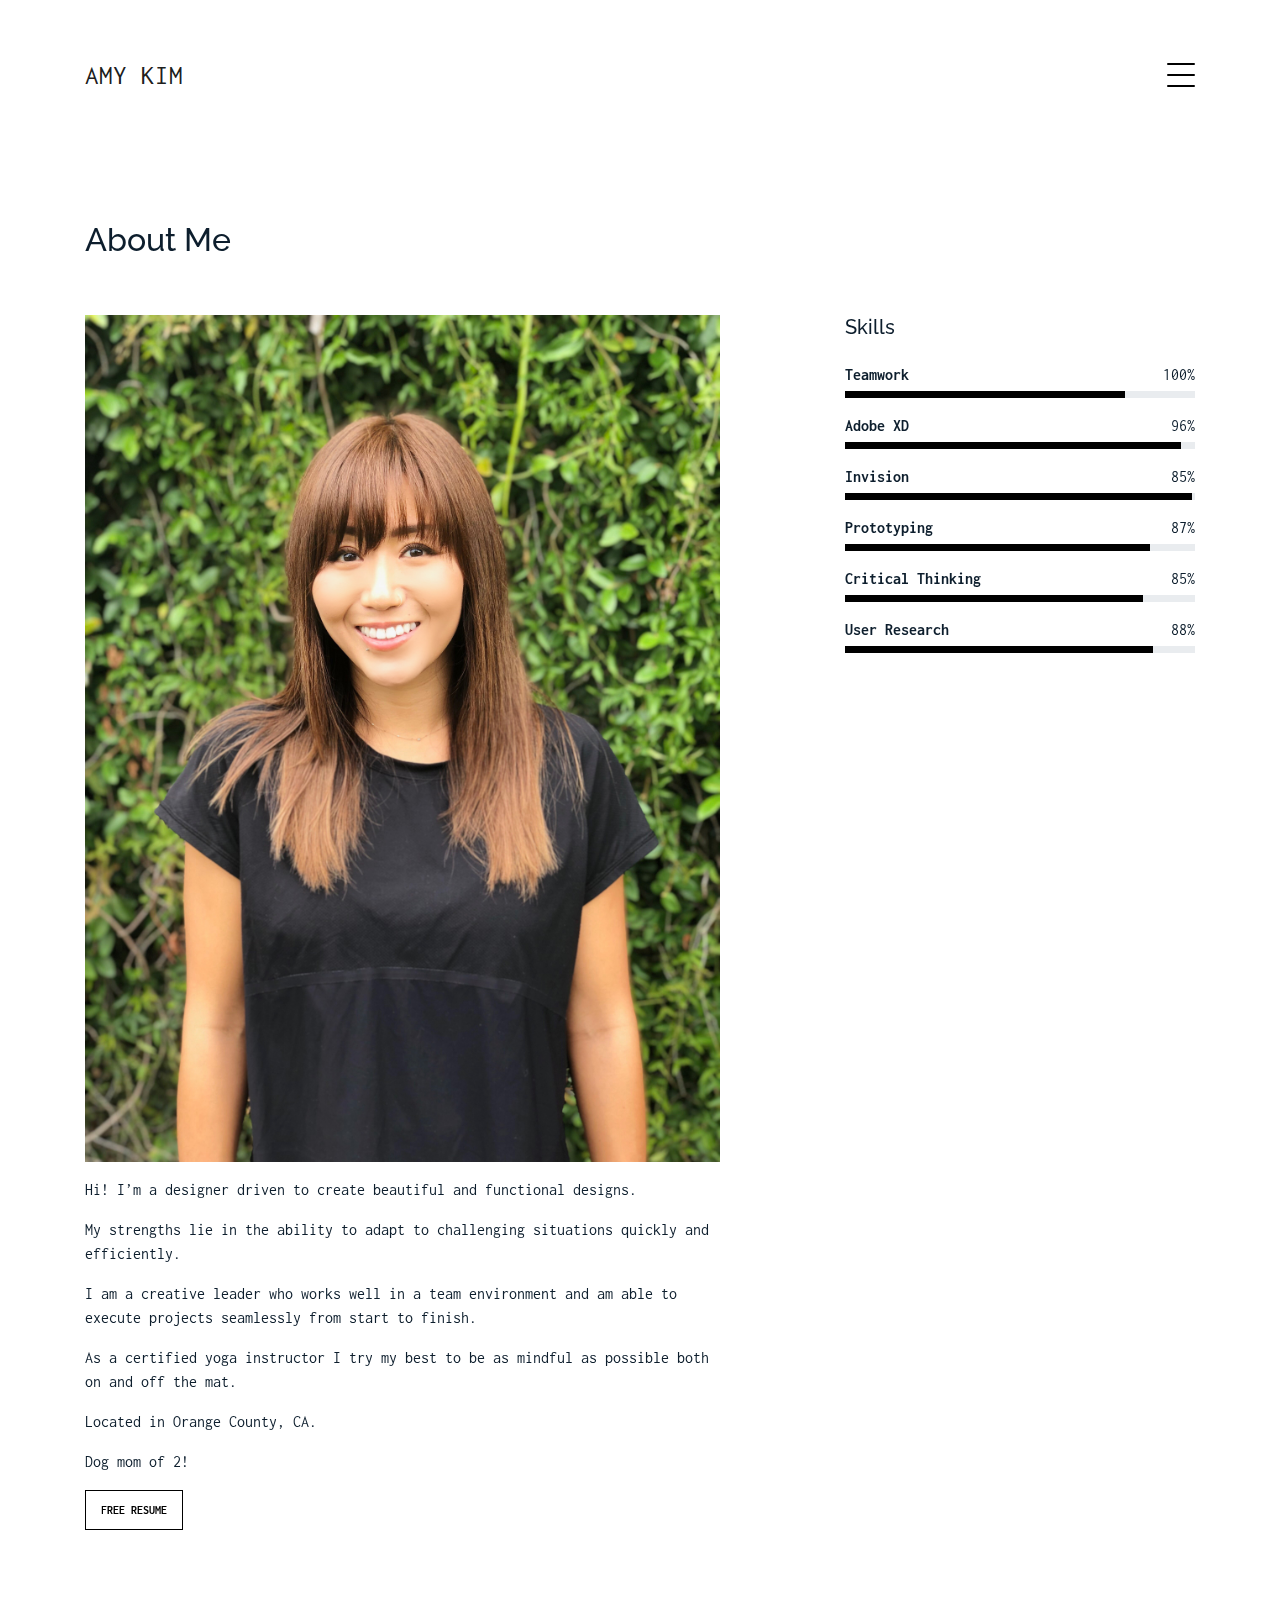
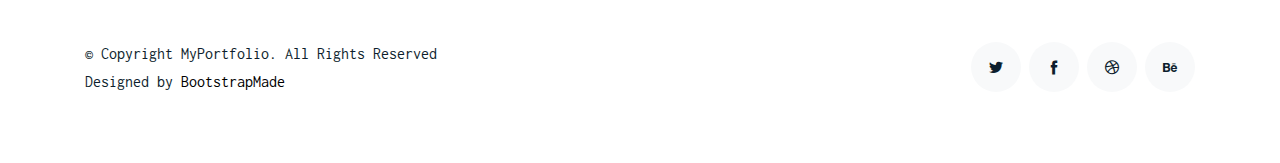
==== about.html @ 71e52a1f "update" ====
<!DOCTYPE html>
<html lang="en">

<head>
  <meta charset="utf-8">
  <title>About - MyPortfolio</title>
  <meta content="width=device-width, initial-scale=1.0" name="viewport">
  <meta content="" name="keywords">
  <meta content="" name="description">

  <!-- Favicons -->
  <link href="img/favicon.png" rel="icon">
  <link href="img/apple-touch-icon.png" rel="apple-touch-icon">

  <!-- Google Fonts -->
  <link href="https://fonts.googleapis.com/css?family=Inconsolata:400,700|Raleway:400,700&display=swap"
    rel="stylesheet">

  <!-- Bootstrap CSS File -->
  <link href="vendor/bootstrap/css/bootstrap.min.css" rel="stylesheet">

  <!-- Vendor CSS Files -->
  <link href="vendor/icofont/icofont.min.css" rel="stylesheet">
  <link href="vendor/line-awesome/css/line-awesome.min.css" rel="stylesheet">
  <link href="vendor/aos/aos.css" rel="stylesheet">
  <link href="vendor/owlcarousel/assets/owl.carousel.min.css" rel="stylesheet">

  <!-- Template Main CSS File -->
  <link href="css/style.css" rel="stylesheet">

  <!-- =======================================================
    Template Name: MyPortfolio
    Template URL: https://bootstrapmade.com/myportfolio-bootstrap-portfolio-website-template/
    Author: BootstrapMade.com
    Author URL: https://bootstrapmade.com/
  ======================================================= -->
</head>

<body>


  <div class="collapse navbar-collapse custom-navmenu" id="main-navbar">
    <div class="container py-2 py-md-5">
      <div class="row align-items-start">
        <div class="col-md-2">
          <ul class="custom-menu">
            <li><a href="index.html">Home</a></li>
            <li class="active"><a href="about.html">About Me</a></li>
            <li><a href="services.html">Services</a></li>
            <li><a href="works.html">Works</a></li>
            <li><a href="contact.html">Contact</a></li>
          </ul>
        </div>
        <div class="col-md-6 d-none d-md-block  mr-auto">
        </div>
        <div class="col-md-4 d-none d-md-block">
          <h3>My Contact</h3>
          <p>I'd love to hear from you. <br> <a href="#">contactamykim@gmail.com</a></p>
        </div>
      </div>

    </div>
  </div>

  <nav class="navbar navbar-light custom-navbar">
    <div class="container">
      <a class="navbar-brand" href="index.html">AMY KIM</a>

      <a href="#" class="burger" data-toggle="collapse" data-target="#main-navbar">
        <span></span>
      </a>

    </div>
  </nav>



  <main id="main">

    <div class="site-section pb-0 site-portfolio">
      <div class="container">
        <div class="row mb-5 align-items-end">
          <div class="col-md-6" data-aos="fade-up">

            <h2>About Me</h2>
          </div>
        </div>


        <div class="row">
          <div class="col-md-4 ml-auto order-2" data-aos="fade-up">
            <h3 class="h3 mb-4">Skills</h3>
            <ul class="list-unstyled">
              <li class="mb-3">
                <div class="d-flex mb-1">
                  <strong>Teamwork</strong>
                  <span class="ml-auto">100%</span>
                </div>
                <div class="progress custom-progress">
                  <div class="progress-bar" role="progressbar" style="width: 80%" aria-valuenow="80" aria-valuemin="0"
                    aria-valuemax="100"></div>
                </div>
              </li>
              <li class="mb-3">
                <div class="d-flex mb-1">
                  <strong>Adobe XD</strong>
                  <span class="ml-auto">96%</span>
                </div>
                <div class="progress custom-progress">
                  <div class="progress-bar" role="progressbar" style="width: 96%" aria-valuenow="96" aria-valuemin="0"
                    aria-valuemax="100"></div>
                </div>
              </li>
              <li class="mb-3">
                <div class="d-flex mb-1">
                  <strong>Invision</strong>
                  <span class="ml-auto">85%</span>
                </div>
                <div class="progress custom-progress">
                  <div class="progress-bar" role="progressbar" style="width: 99%" aria-valuenow="99" aria-valuemin="0"
                    aria-valuemax="100"></div>
                </div>
              </li>
              <li class="mb-3">
                <div class="d-flex mb-1">
                  <strong>Prototyping</strong>
                  <span class="ml-auto">87%</span>
                </div>
                <div class="progress custom-progress">
                  <div class="progress-bar" role="progressbar" style="width: 87%" aria-valuenow="87" aria-valuemin="0"
                    aria-valuemax="100"></div>
                </div>
              </li>
              <li class="mb-3">
                <div class="d-flex mb-1">
                  <strong>Critical Thinking</strong>
                  <span class="ml-auto">85%</span>
                </div>
                <div class="progress custom-progress">
                  <div class="progress-bar" role="progressbar" style="width: 85%" aria-valuenow="85" aria-valuemin="0"
                    aria-valuemax="100"></div>
                </div>
              </li>
              <li class="mb-3">
                <div class="d-flex mb-1">
                  <strong>User Research</strong>
                  <span class="ml-auto">88%</span>
                </div>
                <div class="progress custom-progress">
                  <div class="progress-bar" role="progressbar" style="width: 88%" aria-valuenow="88" aria-valuemin="0"
                    aria-valuemax="100"></div>
                </div>
              </li>
            </ul>
          </div>

          <div class="col-md-7 mb-5 mb-md-0" data-aos="fade-up">
            <p><img src="img/headshot_amykim.JPG" alt="Image" class="img-fluid"></p>
            <p>Hi! I’m a designer driven to create beautiful and functional designs.</p>
            <p>My strengths lie in the ability to adapt to challenging situations quickly and efficiently.</p>
            <p>I am a creative leader who works well in a team environment and am able to execute projects seamlessly from start to finish.</p>
            <p>As a certified yoga instructor I try my best to be as mindful as possible both on and off the mat.</p>
            <p>Located in Orange County, CA.</p>
            <p>Dog mom of 2!</p>
            <p><a href="#" class="readmore">FREE RESUME</a></p>
          </div>

        </div>

      </div>
    </div>

  </main>
  <footer class="footer mt-5 pt-5" role="contentinfo">
    <div class="container">
      <div class="row">
        <div class="col-sm-6">
          <p class="mb-1">&copy; Copyright MyPortfolio. All Rights Reserved</p>
          <div class="credits">
            <!--
              All the links in the footer should remain intact.
              You can delete the links only if you purchased the pro version.
              Licensing information: https://bootstrapmade.com/license/
              Purchase the pro version with working PHP/AJAX contact form: https://bootstrapmade.com/buy/?theme=MyPortfolio
            -->
            Designed by <a href="https://bootstrapmade.com/">BootstrapMade</a>
          </div>
        </div>
        <div class="col-sm-6 social text-md-right">
          <a href="#"><span class="icofont-twitter"></span></a>
          <a href="#"><span class="icofont-facebook"></span></a>
          <a href="#"><span class="icofont-dribbble"></span></a>
          <a href="#"><span class="icofont-behance"></span></a>
        </div>
      </div>
    </div>
  </footer>

  <!-- Vendor JS Files -->
  <script src="vendor/jquery/jquery.min.js"></script>
  <script src="vendor/jquery/jquery-migrate.min.js"></script>
  <script src="vendor/bootstrap/js/bootstrap.min.js"></script>
  <script src="vendor/easing/easing.min.js"></script>
  <script src="vendor/php-email-form/validate.js"></script>
  <script src="vendor/isotope/isotope.pkgd.min.js"></script>
  <script src="vendor/aos/aos.js"></script>
  <script src="vendor/owlcarousel/owl.carousel.min.js"></script>

  <!-- Template Main JS File -->
  <script src="js/main.js"></script>

</body>

</html>
---- vendor/line-awesome/css/line-awesome.min.css ----
.la,.lab,.lad,.lal,.lar,.las{-moz-osx-font-smoothing:grayscale;-webkit-font-smoothing:antialiased;display:inline-block;font-style:normal;font-variant:normal;text-rendering:auto;line-height:1}.la-lg{font-size:1.33333em;line-height:.75em;vertical-align:-.0667em}.la-xs{font-size:.75em}.la-sm{font-size:.875em}.la-1x{font-size:1em}.la-2x{font-size:2em}.la-3x{font-size:3em}.la-4x{font-size:4em}.la-5x{font-size:5em}.la-6x{font-size:6em}.la-7x{font-size:7em}.la-8x{font-size:8em}.la-9x{font-size:9em}.la-10x{font-size:10em}.la-fw{text-align:center;width:1.25em}.la-ul{list-style-type:none;margin-left:2.5em;padding-left:0}.la-ul>li{position:relative}.la-li{left:-2em;position:absolute;text-align:center;width:2em;line-height:inherit}.la-border{border:solid .08em #eee;border-radius:.1em;padding:.2em .25em .15em}.la-pull-left{float:left}.la-pull-right{float:right}.la.la-pull-left,.lab.la-pull-left,.lal.la-pull-left,.lar.la-pull-left,.las.la-pull-left{margin-right:.3em}.la.la-pull-right,.lab.la-pull-right,.lal.la-pull-right,.lar.la-pull-right,.las.la-pull-right{margin-left:.3em}.la-spin{-webkit-animation:la-spin 2s infinite linear;animation:la-spin 2s infinite linear}.la-pulse{-webkit-animation:la-spin 1s infinite steps(8);animation:la-spin 1s infinite steps(8)}@-webkit-keyframes la-spin{0%{-webkit-transform:rotate(0);transform:rotate(0)}100%{-webkit-transform:rotate(360deg);transform:rotate(360deg)}}@keyframes la-spin{0%{-webkit-transform:rotate(0);transform:rotate(0)}100%{-webkit-transform:rotate(360deg);transform:rotate(360deg)}}.la-rotate-90{-webkit-transform:rotate(90deg);transform:rotate(90deg)}.la-rotate-180{-webkit-transform:rotate(180deg);transform:rotate(180deg)}.la-rotate-270{-webkit-transform:rotate(270deg);transform:rotate(270deg)}.la-flip-horizontal{-webkit-transform:scale(-1,1);transform:scale(-1,1)}.la-flip-vertical{-webkit-transform:scale(1,-1);transform:scale(1,-1)}.la-flip-both,.la-flip-horizontal.la-flip-vertical{-webkit-transform:scale(-1,-1);transform:scale(-1,-1)}:root .la-flip-both,:root .la-flip-horizontal,:root .la-flip-vertical,:root .la-rotate-180,:root .la-rotate-270,:root .la-rotate-90{-webkit-filter:none;filter:none}.la-stack{display:inline-block;height:2em;line-height:2em;position:relative;vertical-align:middle;width:2.5em}.la-stack-1x,.la-stack-2x{left:0;position:absolute;text-align:center;width:100%}.la-stack-1x{line-height:inherit}.la-stack-2x{font-size:2em}.la-inverse{color:#fff}.la-500px:before{content:"\f26e"}.la-accessible-icon:before{content:"\f368"}.la-accusoft:before{content:"\f369"}.la-acquisitions-incorporated:before{content:"\f6af"}.la-ad:before{content:"\f641"}.la-address-book:before{content:"\f2b9"}.la-address-card:before{content:"\f2bb"}.la-adjust:before{content:"\f042"}.la-adn:before{content:"\f170"}.la-adobe:before{content:"\f778"}.la-adversal:before{content:"\f36a"}.la-affiliatetheme:before{content:"\f36b"}.la-air-freshener:before{content:"\f5d0"}.la-airbnb:before{content:"\f834"}.la-algolia:before{content:"\f36c"}.la-align-center:before{content:"\f037"}.la-align-justify:before{content:"\f039"}.la-align-left:before{content:"\f036"}.la-align-right:before{content:"\f038"}.la-alipay:before{content:"\f642"}.la-allergies:before{content:"\f461"}.la-amazon:before{content:"\f270"}.la-amazon-pay:before{content:"\f42c"}.la-ambulance:before{content:"\f0f9"}.la-american-sign-language-interpreting:before{content:"\f2a3"}.la-amilia:before{content:"\f36d"}.la-anchor:before{content:"\f13d"}.la-android:before{content:"\f17b"}.la-angellist:before{content:"\f209"}.la-angle-double-down:before{content:"\f103"}.la-angle-double-left:before{content:"\f100"}.la-angle-double-right:before{content:"\f101"}.la-angle-double-up:before{content:"\f102"}.la-angle-down:before{content:"\f107"}.la-angle-left:before{content:"\f104"}.la-angle-right:before{content:"\f105"}.la-angle-up:before{content:"\f106"}.la-angry:before{content:"\f556"}.la-angrycreative:before{content:"\f36e"}.la-angular:before{content:"\f420"}.la-ankh:before{content:"\f644"}.la-app-store:before{content:"\f36f"}.la-app-store-ios:before{content:"\f370"}.la-apper:before{content:"\f371"}.la-apple:before{content:"\f179"}.la-apple-alt:before{content:"\f5d1"}.la-apple-pay:before{content:"\f415"}.la-archive:before{content:"\f187"}.la-archway:before{content:"\f557"}.la-arrow-alt-circle-down:before{content:"\f358"}.la-arrow-alt-circle-left:before{content:"\f359"}.la-arrow-alt-circle-right:before{content:"\f35a"}.la-arrow-alt-circle-up:before{content:"\f35b"}.la-arrow-circle-down:before{content:"\f0ab"}.la-arrow-circle-left:before{content:"\f0a8"}.la-arrow-circle-right:before{content:"\f0a9"}.la-arrow-circle-up:before{content:"\f0aa"}.la-arrow-down:before{content:"\f063"}.la-arrow-left:before{content:"\f060"}.la-arrow-right:before{content:"\f061"}.la-arrow-up:before{content:"\f062"}.la-arrows-alt:before{content:"\f0b2"}.la-arrows-alt-h:before{content:"\f337"}.la-arrows-alt-v:before{content:"\f338"}.la-artstation:before{content:"\f77a"}.la-assistive-listening-systems:before{content:"\f2a2"}.la-asterisk:before{content:"\f069"}.la-asymmetrik:before{content:"\f372"}.la-at:before{content:"\f1fa"}.la-atlas:before{content:"\f558"}.la-atlassian:before{content:"\f77b"}.la-atom:before{content:"\f5d2"}.la-audible:before{content:"\f373"}.la-audio-description:before{content:"\f29e"}.la-autoprefixer:before{content:"\f41c"}.la-avianex:before{content:"\f374"}.la-aviato:before{content:"\f421"}.la-award:before{content:"\f559"}.la-aws:before{content:"\f375"}.la-baby:before{content:"\f77c"}.la-baby-carriage:before{content:"\f77d"}.la-backspace:before{content:"\f55a"}.la-backward:before{content:"\f04a"}.la-bacon:before{content:"\f7e5"}.la-balance-scale:before{content:"\f24e"}.la-balance-scale-left:before{content:"\f515"}.la-balance-scale-right:before{content:"\f516"}.la-ban:before{content:"\f05e"}.la-band-aid:before{content:"\f462"}.la-bandcamp:before{content:"\f2d5"}.la-barcode:before{content:"\f02a"}.la-bars:before{content:"\f0c9"}.la-baseball-ball:before{content:"\f433"}.la-basketball-ball:before{content:"\f434"}.la-bath:before{content:"\f2cd"}.la-battery-empty:before{content:"\f244"}.la-battery-full:before{content:"\f240"}.la-battery-half:before{content:"\f242"}.la-battery-quarter:before{content:"\f243"}.la-battery-three-quarters:before{content:"\f241"}.la-battle-net:before{content:"\f835"}.la-bed:before{content:"\f236"}.la-beer:before{content:"\f0fc"}.la-behance:before{content:"\f1b4"}.la-behance-square:before{content:"\f1b5"}.la-bell:before{content:"\f0f3"}.la-bell-slash:before{content:"\f1f6"}.la-bezier-curve:before{content:"\f55b"}.la-bible:before{content:"\f647"}.la-bicycle:before{content:"\f206"}.la-biking:before{content:"\f84a"}.la-bimobject:before{content:"\f378"}.la-binoculars:before{content:"\f1e5"}.la-biohazard:before{content:"\f780"}.la-birthday-cake:before{content:"\f1fd"}.la-bitbucket:before{content:"\f171"}.la-bitcoin:before{content:"\f379"}.la-bity:before{content:"\f37a"}.la-black-tie:before{content:"\f27e"}.la-blackberry:before{content:"\f37b"}.la-blender:before{content:"\f517"}.la-blender-phone:before{content:"\f6b6"}.la-blind:before{content:"\f29d"}.la-blog:before{content:"\f781"}.la-blogger:before{content:"\f37c"}.la-blogger-b:before{content:"\f37d"}.la-bluetooth:before{content:"\f293"}.la-bluetooth-b:before{content:"\f294"}.la-bold:before{content:"\f032"}.la-bolt:before{content:"\f0e7"}.la-bomb:before{content:"\f1e2"}.la-bone:before{content:"\f5d7"}.la-bong:before{content:"\f55c"}.la-book:before{content:"\f02d"}.la-book-dead:before{content:"\f6b7"}.la-book-medical:before{content:"\f7e6"}.la-book-open:before{content:"\f518"}.la-book-reader:before{content:"\f5da"}.la-bookmark:before{content:"\f02e"}.la-bootstrap:before{content:"\f836"}.la-border-all:before{content:"\f84c"}.la-border-none:before{content:"\f850"}.la-border-style:before{content:"\f853"}.la-bowling-ball:before{content:"\f436"}.la-box:before{content:"\f466"}.la-box-open:before{content:"\f49e"}.la-boxes:before{content:"\f468"}.la-braille:before{content:"\f2a1"}.la-brain:before{content:"\f5dc"}.la-bread-slice:before{content:"\f7ec"}.la-briefcase:before{content:"\f0b1"}.la-briefcase-medical:before{content:"\f469"}.la-broadcast-tower:before{content:"\f519"}.la-broom:before{content:"\f51a"}.la-brush:before{content:"\f55d"}.la-btc:before{content:"\f15a"}.la-buffer:before{content:"\f837"}.la-bug:before{content:"\f188"}.la-building:before{content:"\f1ad"}.la-bullhorn:before{content:"\f0a1"}.la-bullseye:before{content:"\f140"}.la-burn:before{content:"\f46a"}.la-buromobelexperte:before{content:"\f37f"}.la-bus:before{content:"\f207"}.la-bus-alt:before{content:"\f55e"}.la-business-time:before{content:"\f64a"}.la-buy-n-large:before{content:"\f8a6"}.la-buysellads:before{content:"\f20d"}.la-calculator:before{content:"\f1ec"}.la-calendar:before{content:"\f133"}.la-calendar-alt:before{content:"\f073"}.la-calendar-check:before{content:"\f274"}.la-calendar-day:before{content:"\f783"}.la-calendar-minus:before{content:"\f272"}.la-calendar-plus:before{content:"\f271"}.la-calendar-times:before{content:"\f273"}.la-calendar-week:before{content:"\f784"}.la-camera:before{content:"\f030"}.la-camera-retro:before{content:"\f083"}.la-campground:before{content:"\f6bb"}.la-canadian-maple-leaf:before{content:"\f785"}.la-candy-cane:before{content:"\f786"}.la-cannabis:before{content:"\f55f"}.la-capsules:before{content:"\f46b"}.la-car:before{content:"\f1b9"}.la-car-alt:before{content:"\f5de"}.la-car-battery:before{content:"\f5df"}.la-car-crash:before{content:"\f5e1"}.la-car-side:before{content:"\f5e4"}.la-caret-down:before{content:"\f0d7"}.la-caret-left:before{content:"\f0d9"}.la-caret-right:before{content:"\f0da"}.la-caret-square-down:before{content:"\f150"}.la-caret-square-left:before{content:"\f191"}.la-caret-square-right:before{content:"\f152"}.la-caret-square-up:before{content:"\f151"}.la-caret-up:before{content:"\f0d8"}.la-carrot:before{content:"\f787"}.la-cart-arrow-down:before{content:"\f218"}.la-cart-plus:before{content:"\f217"}.la-cash-register:before{content:"\f788"}.la-cat:before{content:"\f6be"}.la-cc-amazon-pay:before{content:"\f42d"}.la-cc-amex:before{content:"\f1f3"}.la-cc-apple-pay:before{content:"\f416"}.la-cc-diners-club:before{content:"\f24c"}.la-cc-discover:before{content:"\f1f2"}.la-cc-jcb:before{content:"\f24b"}.la-cc-mastercard:before{content:"\f1f1"}.la-cc-paypal:before{content:"\f1f4"}.la-cc-stripe:before{content:"\f1f5"}.la-cc-visa:before{content:"\f1f0"}.la-centercode:before{content:"\f380"}.la-centos:before{content:"\f789"}.la-certificate:before{content:"\f0a3"}.la-chair:before{content:"\f6c0"}.la-chalkboard:before{content:"\f51b"}.la-chalkboard-teacher:before{content:"\f51c"}.la-charging-station:before{content:"\f5e7"}.la-chart-area:before{content:"\f1fe"}.la-chart-bar:before{content:"\f080"}.la-chart-line:before{content:"\f201"}.la-chart-pie:before{content:"\f200"}.la-check:before{content:"\f00c"}.la-check-circle:before{content:"\f058"}.la-check-double:before{content:"\f560"}.la-check-square:before{content:"\f14a"}.la-cheese:before{content:"\f7ef"}.la-chess:before{content:"\f439"}.la-chess-bishop:before{content:"\f43a"}.la-chess-board:before{content:"\f43c"}.la-chess-king:before{content:"\f43f"}.la-chess-knight:before{content:"\f441"}.la-chess-pawn:before{content:"\f443"}.la-chess-queen:before{content:"\f445"}.la-chess-rook:before{content:"\f447"}.la-chevron-circle-down:before{content:"\f13a"}.la-chevron-circle-left:before{content:"\f137"}.la-chevron-circle-right:before{content:"\f138"}.la-chevron-circle-up:before{content:"\f139"}.la-chevron-down:before{content:"\f078"}.la-chevron-left:before{content:"\f053"}.la-chevron-right:before{content:"\f054"}.la-chevron-up:before{content:"\f077"}.la-child:before{content:"\f1ae"}.la-chrome:before{content:"\f268"}.la-chromecast:before{content:"\f838"}.la-church:before{content:"\f51d"}.la-circle:before{content:"\f111"}.la-circle-notch:before{content:"\f1ce"}.la-city:before{content:"\f64f"}.la-clinic-medical:before{content:"\f7f2"}.la-clipboard:before{content:"\f328"}.la-clipboard-check:before{content:"\f46c"}.la-clipboard-list:before{content:"\f46d"}.la-clock:before{content:"\f017"}.la-clone:before{content:"\f24d"}.la-closed-captioning:before{content:"\f20a"}.la-cloud:before{content:"\f0c2"}.la-cloud-download-alt:before{content:"\f381"}.la-cloud-meatball:before{content:"\f73b"}.la-cloud-moon:before{content:"\f6c3"}.la-cloud-moon-rain:before{content:"\f73c"}.la-cloud-rain:before{content:"\f73d"}.la-cloud-showers-heavy:before{content:"\f740"}.la-cloud-sun:before{content:"\f6c4"}.la-cloud-sun-rain:before{content:"\f743"}.la-cloud-upload-alt:before{content:"\f382"}.la-cloudscale:before{content:"\f383"}.la-cloudsmith:before{content:"\f384"}.la-cloudversify:before{content:"\f385"}.la-cocktail:before{content:"\f561"}.la-code:before{content:"\f121"}.la-code-branch:before{content:"\f126"}.la-codepen:before{content:"\f1cb"}.la-codiepie:before{content:"\f284"}.la-coffee:before{content:"\f0f4"}.la-cog:before{content:"\f013"}.la-cogs:before{content:"\f085"}.la-coins:before{content:"\f51e"}.la-columns:before{content:"\f0db"}.la-comment:before{content:"\f075"}.la-comment-alt:before{content:"\f27a"}.la-comment-dollar:before{content:"\f651"}.la-comment-dots:before{content:"\f4ad"}.la-comment-medical:before{content:"\f7f5"}.la-comment-slash:before{content:"\f4b3"}.la-comments:before{content:"\f086"}.la-comments-dollar:before{content:"\f653"}.la-compact-disc:before{content:"\f51f"}.la-compass:before{content:"\f14e"}.la-compress:before{content:"\f066"}.la-compress-arrows-alt:before{content:"\f78c"}.la-concierge-bell:before{content:"\f562"}.la-confluence:before{content:"\f78d"}.la-connectdevelop:before{content:"\f20e"}.la-contao:before{content:"\f26d"}.la-cookie:before{content:"\f563"}.la-cookie-bite:before{content:"\f564"}.la-copy:before{content:"\f0c5"}.la-copyright:before{content:"\f1f9"}.la-cotton-bureau:before{content:"\f89e"}.la-couch:before{content:"\f4b8"}.la-cpanel:before{content:"\f388"}.la-creative-commons:before{content:"\f25e"}.la-creative-commons-by:before{content:"\f4e7"}.la-creative-commons-nc:before{content:"\f4e8"}.la-creative-commons-nc-eu:before{content:"\f4e9"}.la-creative-commons-nc-jp:before{content:"\f4ea"}.la-creative-commons-nd:before{content:"\f4eb"}.la-creative-commons-pd:before{content:"\f4ec"}.la-creative-commons-pd-alt:before{content:"\f4ed"}.la-creative-commons-remix:before{content:"\f4ee"}.la-creative-commons-sa:before{content:"\f4ef"}.la-creative-commons-sampling:before{content:"\f4f0"}.la-creative-commons-sampling-plus:before{content:"\f4f1"}.la-creative-commons-share:before{content:"\f4f2"}.la-creative-commons-zero:before{content:"\f4f3"}.la-credit-card:before{content:"\f09d"}.la-critical-role:before{content:"\f6c9"}.la-crop:before{content:"\f125"}.la-crop-alt:before{content:"\f565"}.la-cross:before{content:"\f654"}.la-crosshairs:before{content:"\f05b"}.la-crow:before{content:"\f520"}.la-crown:before{content:"\f521"}.la-crutch:before{content:"\f7f7"}.la-css3:before{content:"\f13c"}.la-css3-alt:before{content:"\f38b"}.la-cube:before{content:"\f1b2"}.la-cubes:before{content:"\f1b3"}.la-cut:before{content:"\f0c4"}.la-cuttlefish:before{content:"\f38c"}.la-d-and-d:before{content:"\f38d"}.la-d-and-d-beyond:before{content:"\f6ca"}.la-dashcube:before{content:"\f210"}.la-database:before{content:"\f1c0"}.la-deaf:before{content:"\f2a4"}.la-delicious:before{content:"\f1a5"}.la-democrat:before{content:"\f747"}.la-deploydog:before{content:"\f38e"}.la-deskpro:before{content:"\f38f"}.la-desktop:before{content:"\f108"}.la-dev:before{content:"\f6cc"}.la-deviantart:before{content:"\f1bd"}.la-dharmachakra:before{content:"\f655"}.la-dhl:before{content:"\f790"}.la-diagnoses:before{content:"\f470"}.la-diaspora:before{content:"\f791"}.la-dice:before{content:"\f522"}.la-dice-d20:before{content:"\f6cf"}.la-dice-d6:before{content:"\f6d1"}.la-dice-five:before{content:"\f523"}.la-dice-four:before{content:"\f524"}.la-dice-one:before{content:"\f525"}.la-dice-six:before{content:"\f526"}.la-dice-three:before{content:"\f527"}.la-dice-two:before{content:"\f528"}.la-digg:before{content:"\f1a6"}.la-digital-ocean:before{content:"\f391"}.la-digital-tachograph:before{content:"\f566"}.la-directions:before{content:"\f5eb"}.la-discord:before{content:"\f392"}.la-discourse:before{content:"\f393"}.la-divide:before{content:"\f529"}.la-dizzy:before{content:"\f567"}.la-dna:before{content:"\f471"}.la-dochub:before{content:"\f394"}.la-docker:before{content:"\f395"}.la-dog:before{content:"\f6d3"}.la-dollar-sign:before{content:"\f155"}.la-dolly:before{content:"\f472"}.la-dolly-flatbed:before{content:"\f474"}.la-donate:before{content:"\f4b9"}.la-door-closed:before{content:"\f52a"}.la-door-open:before{content:"\f52b"}.la-dot-circle:before{content:"\f192"}.la-dove:before{content:"\f4ba"}.la-download:before{content:"\f019"}.la-draft2digital:before{content:"\f396"}.la-drafting-compass:before{content:"\f568"}.la-dragon:before{content:"\f6d5"}.la-draw-polygon:before{content:"\f5ee"}.la-dribbble:before{content:"\f17d"}.la-dribbble-square:before{content:"\f397"}.la-dropbox:before{content:"\f16b"}.la-drum:before{content:"\f569"}.la-drum-steelpan:before{content:"\f56a"}.la-drumstick-bite:before{content:"\f6d7"}.la-drupal:before{content:"\f1a9"}.la-dumbbell:before{content:"\f44b"}.la-dumpster:before{content:"\f793"}.la-dumpster-fire:before{content:"\f794"}.la-dungeon:before{content:"\f6d9"}.la-dyalog:before{content:"\f399"}.la-earlybirds:before{content:"\f39a"}.la-ebay:before{content:"\f4f4"}.la-edge:before{content:"\f282"}.la-edit:before{content:"\f044"}.la-egg:before{content:"\f7fb"}.la-eject:before{content:"\f052"}.la-elementor:before{content:"\f430"}.la-ellipsis-h:before{content:"\f141"}.la-ellipsis-v:before{content:"\f142"}.la-ello:before{content:"\f5f1"}.la-ember:before{content:"\f423"}.la-empire:before{content:"\f1d1"}.la-envelope:before{content:"\f0e0"}.la-envelope-open:before{content:"\f2b6"}.la-envelope-open-text:before{content:"\f658"}.la-envelope-square:before{content:"\f199"}.la-envira:before{content:"\f299"}.la-equals:before{content:"\f52c"}.la-eraser:before{content:"\f12d"}.la-erlang:before{content:"\f39d"}.la-ethereum:before{content:"\f42e"}.la-ethernet:before{content:"\f796"}.la-etsy:before{content:"\f2d7"}.la-euro-sign:before{content:"\f153"}.la-evernote:before{content:"\f839"}.la-exchange-alt:before{content:"\f362"}.la-exclamation:before{content:"\f12a"}.la-exclamation-circle:before{content:"\f06a"}.la-exclamation-triangle:before{content:"\f071"}.la-expand:before{content:"\f065"}.la-expand-arrows-alt:before{content:"\f31e"}.la-expeditedssl:before{content:"\f23e"}.la-external-link-alt:before{content:"\f35d"}.la-external-link-square-alt:before{content:"\f360"}.la-eye:before{content:"\f06e"}.la-eye-dropper:before{content:"\f1fb"}.la-eye-slash:before{content:"\f070"}.la-facebook:before{content:"\f09a"}.la-facebook-f:before{content:"\f39e"}.la-facebook-messenger:before{content:"\f39f"}.la-facebook-square:before{content:"\f082"}.la-fan:before{content:"\f863"}.la-fantasy-flight-games:before{content:"\f6dc"}.la-fast-backward:before{content:"\f049"}.la-fast-forward:before{content:"\f050"}.la-fax:before{content:"\f1ac"}.la-feather:before{content:"\f52d"}.la-feather-alt:before{content:"\f56b"}.la-fedex:before{content:"\f797"}.la-fedora:before{content:"\f798"}.la-female:before{content:"\f182"}.la-fighter-jet:before{content:"\f0fb"}.la-figma:before{content:"\f799"}.la-file:before{content:"\f15b"}.la-file-alt:before{content:"\f15c"}.la-file-archive:before{content:"\f1c6"}.la-file-audio:before{content:"\f1c7"}.la-file-code:before{content:"\f1c9"}.la-file-contract:before{content:"\f56c"}.la-file-csv:before{content:"\f6dd"}.la-file-download:before{content:"\f56d"}.la-file-excel:before{content:"\f1c3"}.la-file-export:before{content:"\f56e"}.la-file-image:before{content:"\f1c5"}.la-file-import:before{content:"\f56f"}.la-file-invoice:before{content:"\f570"}.la-file-invoice-dollar:before{content:"\f571"}.la-file-medical:before{content:"\f477"}.la-file-medical-alt:before{content:"\f478"}.la-file-pdf:before{content:"\f1c1"}.la-file-powerpoint:before{content:"\f1c4"}.la-file-prescription:before{content:"\f572"}.la-file-signature:before{content:"\f573"}.la-file-upload:before{content:"\f574"}.la-file-video:before{content:"\f1c8"}.la-file-word:before{content:"\f1c2"}.la-fill:before{content:"\f575"}.la-fill-drip:before{content:"\f576"}.la-film:before{content:"\f008"}.la-filter:before{content:"\f0b0"}.la-fingerprint:before{content:"\f577"}.la-fire:before{content:"\f06d"}.la-fire-alt:before{content:"\f7e4"}.la-fire-extinguisher:before{content:"\f134"}.la-firefox:before{content:"\f269"}.la-first-aid:before{content:"\f479"}.la-first-order:before{content:"\f2b0"}.la-first-order-alt:before{content:"\f50a"}.la-firstdraft:before{content:"\f3a1"}.la-fish:before{content:"\f578"}.la-fist-raised:before{content:"\f6de"}.la-flag:before{content:"\f024"}.la-flag-checkered:before{content:"\f11e"}.la-flag-usa:before{content:"\f74d"}.la-flask:before{content:"\f0c3"}.la-flickr:before{content:"\f16e"}.la-flipboard:before{content:"\f44d"}.la-flushed:before{content:"\f579"}.la-fly:before{content:"\f417"}.la-folder:before{content:"\f07b"}.la-folder-minus:before{content:"\f65d"}.la-folder-open:before{content:"\f07c"}.la-folder-plus:before{content:"\f65e"}.la-font:before{content:"\f031"}.la-font-awesome:before{content:"\f2b4"}.la-font-awesome-alt:before{content:"\f35c"}.la-font-awesome-flag:before{content:"\f425"}.la-font-awesome-logo-full:before{content:"\f4e6"}.la-fonticons:before{content:"\f280"}.la-fonticons-fi:before{content:"\f3a2"}.la-football-ball:before{content:"\f44e"}.la-fort-awesome:before{content:"\f286"}.la-fort-awesome-alt:before{content:"\f3a3"}.la-forumbee:before{content:"\f211"}.la-forward:before{content:"\f04e"}.la-foursquare:before{content:"\f180"}.la-free-code-camp:before{content:"\f2c5"}.la-freebsd:before{content:"\f3a4"}.la-frog:before{content:"\f52e"}.la-frown:before{content:"\f119"}.la-frown-open:before{content:"\f57a"}.la-fulcrum:before{content:"\f50b"}.la-funnel-dollar:before{content:"\f662"}.la-futbol:before{content:"\f1e3"}.la-galactic-republic:before{content:"\f50c"}.la-galactic-senate:before{content:"\f50d"}.la-gamepad:before{content:"\f11b"}.la-gas-pump:before{content:"\f52f"}.la-gavel:before{content:"\f0e3"}.la-gem:before{content:"\f3a5"}.la-genderless:before{content:"\f22d"}.la-get-pocket:before{content:"\f265"}.la-gg:before{content:"\f260"}.la-gg-circle:before{content:"\f261"}.la-ghost:before{content:"\f6e2"}.la-gift:before{content:"\f06b"}.la-gifts:before{content:"\f79c"}.la-git:before{content:"\f1d3"}.la-git-alt:before{content:"\f841"}.la-git-square:before{content:"\f1d2"}.la-github:before{content:"\f09b"}.la-github-alt:before{content:"\f113"}.la-github-square:before{content:"\f092"}.la-gitkraken:before{content:"\f3a6"}.la-gitlab:before{content:"\f296"}.la-gitter:before{content:"\f426"}.la-glass-cheers:before{content:"\f79f"}.la-glass-martini:before{content:"\f000"}.la-glass-martini-alt:before{content:"\f57b"}.la-glass-whiskey:before{content:"\f7a0"}.la-glasses:before{content:"\f530"}.la-glide:before{content:"\f2a5"}.la-glide-g:before{content:"\f2a6"}.la-globe:before{content:"\f0ac"}.la-globe-africa:before{content:"\f57c"}.la-globe-americas:before{content:"\f57d"}.la-globe-asia:before{content:"\f57e"}.la-globe-europe:before{content:"\f7a2"}.la-gofore:before{content:"\f3a7"}.la-golf-ball:before{content:"\f450"}.la-goodreads:before{content:"\f3a8"}.la-goodreads-g:before{content:"\f3a9"}.la-google:before{content:"\f1a0"}.la-google-drive:before{content:"\f3aa"}.la-google-play:before{content:"\f3ab"}.la-google-plus:before{content:"\f2b3"}.la-google-plus-g:before{content:"\f0d5"}.la-google-plus-square:before{content:"\f0d4"}.la-google-wallet:before{content:"\f1ee"}.la-gopuram:before{content:"\f664"}.la-graduation-cap:before{content:"\f19d"}.la-gratipay:before{content:"\f184"}.la-grav:before{content:"\f2d6"}.la-greater-than:before{content:"\f531"}.la-greater-than-equal:before{content:"\f532"}.la-grimace:before{content:"\f57f"}.la-grin:before{content:"\f580"}.la-grin-alt:before{content:"\f581"}.la-grin-beam:before{content:"\f582"}.la-grin-beam-sweat:before{content:"\f583"}.la-grin-hearts:before{content:"\f584"}.la-grin-squint:before{content:"\f585"}.la-grin-squint-tears:before{content:"\f586"}.la-grin-stars:before{content:"\f587"}.la-grin-tears:before{content:"\f588"}.la-grin-tongue:before{content:"\f589"}.la-grin-tongue-squint:before{content:"\f58a"}.la-grin-tongue-wink:before{content:"\f58b"}.la-grin-wink:before{content:"\f58c"}.la-grip-horizontal:before{content:"\f58d"}.la-grip-lines:before{content:"\f7a4"}.la-grip-lines-vertical:before{content:"\f7a5"}.la-grip-vertical:before{content:"\f58e"}.la-gripfire:before{content:"\f3ac"}.la-grunt:before{content:"\f3ad"}.la-guitar:before{content:"\f7a6"}.la-gulp:before{content:"\f3ae"}.la-h-square:before{content:"\f0fd"}.la-hacker-news:before{content:"\f1d4"}.la-hacker-news-square:before{content:"\f3af"}.la-hackerrank:before{content:"\f5f7"}.la-hamburger:before{content:"\f805"}.la-hammer:before{content:"\f6e3"}.la-hamsa:before{content:"\f665"}.la-hand-holding:before{content:"\f4bd"}.la-hand-holding-heart:before{content:"\f4be"}.la-hand-holding-usd:before{content:"\f4c0"}.la-hand-lizard:before{content:"\f258"}.la-hand-middle-finger:before{content:"\f806"}.la-hand-paper:before{content:"\f256"}.la-hand-peace:before{content:"\f25b"}.la-hand-point-down:before{content:"\f0a7"}.la-hand-point-left:before{content:"\f0a5"}.la-hand-point-right:before{content:"\f0a4"}.la-hand-point-up:before{content:"\f0a6"}.la-hand-pointer:before{content:"\f25a"}.la-hand-rock:before{content:"\f255"}.la-hand-scissors:before{content:"\f257"}.la-hand-spock:before{content:"\f259"}.la-hands:before{content:"\f4c2"}.la-hands-helping:before{content:"\f4c4"}.la-handshake:before{content:"\f2b5"}.la-hanukiah:before{content:"\f6e6"}.la-hard-hat:before{content:"\f807"}.la-hashtag:before{content:"\f292"}.la-hat-cowboy:before{content:"\f8c0"}.la-hat-cowboy-side:before{content:"\f8c1"}.la-hat-wizard:before{content:"\f6e8"}.la-haykal:before{content:"\f666"}.la-hdd:before{content:"\f0a0"}.la-heading:before{content:"\f1dc"}.la-headphones:before{content:"\f025"}.la-headphones-alt:before{content:"\f58f"}.la-headset:before{content:"\f590"}.la-heart:before{content:"\f004"}.la-heart-broken:before{content:"\f7a9"}.la-heartbeat:before{content:"\f21e"}.la-helicopter:before{content:"\f533"}.la-highlighter:before{content:"\f591"}.la-hiking:before{content:"\f6ec"}.la-hippo:before{content:"\f6ed"}.la-hips:before{content:"\f452"}.la-hire-a-helper:before{content:"\f3b0"}.la-history:before{content:"\f1da"}.la-hockey-puck:before{content:"\f453"}.la-holly-berry:before{content:"\f7aa"}.la-home:before{content:"\f015"}.la-hooli:before{content:"\f427"}.la-hornbill:before{content:"\f592"}.la-horse:before{content:"\f6f0"}.la-horse-head:before{content:"\f7ab"}.la-hospital:before{content:"\f0f8"}.la-hospital-alt:before{content:"\f47d"}.la-hospital-symbol:before{content:"\f47e"}.la-hot-tub:before{content:"\f593"}.la-hotdog:before{content:"\f80f"}.la-hotel:before{content:"\f594"}.la-hotjar:before{content:"\f3b1"}.la-hourglass:before{content:"\f254"}.la-hourglass-end:before{content:"\f253"}.la-hourglass-half:before{content:"\f252"}.la-hourglass-start:before{content:"\f251"}.la-house-damage:before{content:"\f6f1"}.la-houzz:before{content:"\f27c"}.la-hryvnia:before{content:"\f6f2"}.la-html5:before{content:"\f13b"}.la-hubspot:before{content:"\f3b2"}.la-i-cursor:before{content:"\f246"}.la-ice-cream:before{content:"\f810"}.la-icicles:before{content:"\f7ad"}.la-icons:before{content:"\f86d"}.la-id-badge:before{content:"\f2c1"}.la-id-card:before{content:"\f2c2"}.la-id-card-alt:before{content:"\f47f"}.la-igloo:before{content:"\f7ae"}.la-image:before{content:"\f03e"}.la-images:before{content:"\f302"}.la-imdb:before{content:"\f2d8"}.la-inbox:before{content:"\f01c"}.la-indent:before{content:"\f03c"}.la-industry:before{content:"\f275"}.la-infinity:before{content:"\f534"}.la-info:before{content:"\f129"}.la-info-circle:before{content:"\f05a"}.la-instagram:before{content:"\f16d"}.la-intercom:before{content:"\f7af"}.la-internet-explorer:before{content:"\f26b"}.la-invision:before{content:"\f7b0"}.la-ioxhost:before{content:"\f208"}.la-italic:before{content:"\f033"}.la-itch-io:before{content:"\f83a"}.la-itunes:before{content:"\f3b4"}.la-itunes-note:before{content:"\f3b5"}.la-java:before{content:"\f4e4"}.la-jedi:before{content:"\f669"}.la-jedi-order:before{content:"\f50e"}.la-jenkins:before{content:"\f3b6"}.la-jira:before{content:"\f7b1"}.la-joget:before{content:"\f3b7"}.la-joint:before{content:"\f595"}.la-joomla:before{content:"\f1aa"}.la-journal-whills:before{content:"\f66a"}.la-js:before{content:"\f3b8"}.la-js-square:before{content:"\f3b9"}.la-jsfiddle:before{content:"\f1cc"}.la-kaaba:before{content:"\f66b"}.la-kaggle:before{content:"\f5fa"}.la-key:before{content:"\f084"}.la-keybase:before{content:"\f4f5"}.la-keyboard:before{content:"\f11c"}.la-keycdn:before{content:"\f3ba"}.la-khanda:before{content:"\f66d"}.la-kickstarter:before{content:"\f3bb"}.la-kickstarter-k:before{content:"\f3bc"}.la-kiss:before{content:"\f596"}.la-kiss-beam:before{content:"\f597"}.la-kiss-wink-heart:before{content:"\f598"}.la-kiwi-bird:before{content:"\f535"}.la-korvue:before{content:"\f42f"}.la-landmark:before{content:"\f66f"}.la-language:before{content:"\f1ab"}.la-laptop:before{content:"\f109"}.la-laptop-code:before{content:"\f5fc"}.la-laptop-medical:before{content:"\f812"}.la-laravel:before{content:"\f3bd"}.la-lastfm:before{content:"\f202"}.la-lastfm-square:before{content:"\f203"}.la-laugh:before{content:"\f599"}.la-laugh-beam:before{content:"\f59a"}.la-laugh-squint:before{content:"\f59b"}.la-laugh-wink:before{content:"\f59c"}.la-layer-group:before{content:"\f5fd"}.la-leaf:before{content:"\f06c"}.la-leanpub:before{content:"\f212"}.la-lemon:before{content:"\f094"}.la-less:before{content:"\f41d"}.la-less-than:before{content:"\f536"}.la-less-than-equal:before{content:"\f537"}.la-level-down-alt:before{content:"\f3be"}.la-level-up-alt:before{content:"\f3bf"}.la-life-ring:before{content:"\f1cd"}.la-lightbulb:before{content:"\f0eb"}.la-line:before{content:"\f3c0"}.la-link:before{content:"\f0c1"}.la-linkedin:before{content:"\f08c"}.la-linkedin-in:before{content:"\f0e1"}.la-linode:before{content:"\f2b8"}.la-linux:before{content:"\f17c"}.la-lira-sign:before{content:"\f195"}.la-list:before{content:"\f03a"}.la-list-alt:before{content:"\f022"}.la-list-ol:before{content:"\f0cb"}.la-list-ul:before{content:"\f0ca"}.la-location-arrow:before{content:"\f124"}.la-lock:before{content:"\f023"}.la-lock-open:before{content:"\f3c1"}.la-long-arrow-alt-down:before{content:"\f309"}.la-long-arrow-alt-left:before{content:"\f30a"}.la-long-arrow-alt-right:before{content:"\f30b"}.la-long-arrow-alt-up:before{content:"\f30c"}.la-low-vision:before{content:"\f2a8"}.la-luggage-cart:before{content:"\f59d"}.la-lyft:before{content:"\f3c3"}.la-magento:before{content:"\f3c4"}.la-magic:before{content:"\f0d0"}.la-magnet:before{content:"\f076"}.la-mail-bulk:before{content:"\f674"}.la-mailchimp:before{content:"\f59e"}.la-male:before{content:"\f183"}.la-mandalorian:before{content:"\f50f"}.la-map:before{content:"\f279"}.la-map-marked:before{content:"\f59f"}.la-map-marked-alt:before{content:"\f5a0"}.la-map-marker:before{content:"\f041"}.la-map-marker-alt:before{content:"\f3c5"}.la-map-pin:before{content:"\f276"}.la-map-signs:before{content:"\f277"}.la-markdown:before{content:"\f60f"}.la-marker:before{content:"\f5a1"}.la-mars:before{content:"\f222"}.la-mars-double:before{content:"\f227"}.la-mars-stroke:before{content:"\f229"}.la-mars-stroke-h:before{content:"\f22b"}.la-mars-stroke-v:before{content:"\f22a"}.la-mask:before{content:"\f6fa"}.la-mastodon:before{content:"\f4f6"}.la-maxcdn:before{content:"\f136"}.la-mdb:before{content:"\f8ca"}.la-medal:before{content:"\f5a2"}.la-medapps:before{content:"\f3c6"}.la-medium:before{content:"\f23a"}.la-medium-m:before{content:"\f3c7"}.la-medkit:before{content:"\f0fa"}.la-medrt:before{content:"\f3c8"}.la-meetup:before{content:"\f2e0"}.la-megaport:before{content:"\f5a3"}.la-meh:before{content:"\f11a"}.la-meh-blank:before{content:"\f5a4"}.la-meh-rolling-eyes:before{content:"\f5a5"}.la-memory:before{content:"\f538"}.la-mendeley:before{content:"\f7b3"}.la-menorah:before{content:"\f676"}.la-mercury:before{content:"\f223"}.la-meteor:before{content:"\f753"}.la-microchip:before{content:"\f2db"}.la-microphone:before{content:"\f130"}.la-microphone-alt:before{content:"\f3c9"}.la-microphone-alt-slash:before{content:"\f539"}.la-microphone-slash:before{content:"\f131"}.la-microscope:before{content:"\f610"}.la-microsoft:before{content:"\f3ca"}.la-minus:before{content:"\f068"}.la-minus-circle:before{content:"\f056"}.la-minus-square:before{content:"\f146"}.la-mitten:before{content:"\f7b5"}.la-mix:before{content:"\f3cb"}.la-mixcloud:before{content:"\f289"}.la-mizuni:before{content:"\f3cc"}.la-mobile:before{content:"\f10b"}.la-mobile-alt:before{content:"\f3cd"}.la-modx:before{content:"\f285"}.la-monero:before{content:"\f3d0"}.la-money-bill:before{content:"\f0d6"}.la-money-bill-alt:before{content:"\f3d1"}.la-money-bill-wave:before{content:"\f53a"}.la-money-bill-wave-alt:before{content:"\f53b"}.la-money-check:before{content:"\f53c"}.la-money-check-alt:before{content:"\f53d"}.la-monument:before{content:"\f5a6"}.la-moon:before{content:"\f186"}.la-mortar-pestle:before{content:"\f5a7"}.la-mosque:before{content:"\f678"}.la-motorcycle:before{content:"\f21c"}.la-mountain:before{content:"\f6fc"}.la-mouse:before{content:"\f8cc"}.la-mouse-pointer:before{content:"\f245"}.la-mug-hot:before{content:"\f7b6"}.la-music:before{content:"\f001"}.la-napster:before{content:"\f3d2"}.la-neos:before{content:"\f612"}.la-network-wired:before{content:"\f6ff"}.la-neuter:before{content:"\f22c"}.la-newspaper:before{content:"\f1ea"}.la-nimblr:before{content:"\f5a8"}.la-node:before{content:"\f419"}.la-node-js:before{content:"\f3d3"}.la-not-equal:before{content:"\f53e"}.la-notes-medical:before{content:"\f481"}.la-npm:before{content:"\f3d4"}.la-ns8:before{content:"\f3d5"}.la-nutritionix:before{content:"\f3d6"}.la-object-group:before{content:"\f247"}.la-object-ungroup:before{content:"\f248"}.la-odnoklassniki:before{content:"\f263"}.la-odnoklassniki-square:before{content:"\f264"}.la-oil-can:before{content:"\f613"}.la-old-republic:before{content:"\f510"}.la-om:before{content:"\f679"}.la-opencart:before{content:"\f23d"}.la-openid:before{content:"\f19b"}.la-opera:before{content:"\f26a"}.la-optin-monster:before{content:"\f23c"}.la-orcid:before{content:"\f8d2"}.la-osi:before{content:"\f41a"}.la-otter:before{content:"\f700"}.la-outdent:before{content:"\f03b"}.la-page4:before{content:"\f3d7"}.la-pagelines:before{content:"\f18c"}.la-pager:before{content:"\f815"}.la-paint-brush:before{content:"\f1fc"}.la-paint-roller:before{content:"\f5aa"}.la-palette:before{content:"\f53f"}.la-palfed:before{content:"\f3d8"}.la-pallet:before{content:"\f482"}.la-paper-plane:before{content:"\f1d8"}.la-paperclip:before{content:"\f0c6"}.la-parachute-box:before{content:"\f4cd"}.la-paragraph:before{content:"\f1dd"}.la-parking:before{content:"\f540"}.la-passport:before{content:"\f5ab"}.la-pastafarianism:before{content:"\f67b"}.la-paste:before{content:"\f0ea"}.la-patreon:before{content:"\f3d9"}.la-pause:before{content:"\f04c"}.la-pause-circle:before{content:"\f28b"}.la-paw:before{content:"\f1b0"}.la-paypal:before{content:"\f1ed"}.la-peace:before{content:"\f67c"}.la-pen:before{content:"\f304"}.la-pen-alt:before{content:"\f305"}.la-pen-fancy:before{content:"\f5ac"}.la-pen-nib:before{content:"\f5ad"}.la-pen-square:before{content:"\f14b"}.la-pencil-alt:before{content:"\f303"}.la-pencil-ruler:before{content:"\f5ae"}.la-penny-arcade:before{content:"\f704"}.la-people-carry:before{content:"\f4ce"}.la-pepper-hot:before{content:"\f816"}.la-percent:before{content:"\f295"}.la-percentage:before{content:"\f541"}.la-periscope:before{content:"\f3da"}.la-person-booth:before{content:"\f756"}.la-phabricator:before{content:"\f3db"}.la-phoenix-framework:before{content:"\f3dc"}.la-phoenix-squadron:before{content:"\f511"}.la-phone:before{content:"\f095"}.la-phone-alt:before{content:"\f879"}.la-phone-slash:before{content:"\f3dd"}.la-phone-square:before{content:"\f098"}.la-phone-square-alt:before{content:"\f87b"}.la-phone-volume:before{content:"\f2a0"}.la-photo-video:before{content:"\f87c"}.la-php:before{content:"\f457"}.la-pied-piper:before{content:"\f2ae"}.la-pied-piper-alt:before{content:"\f1a8"}.la-pied-piper-hat:before{content:"\f4e5"}.la-pied-piper-pp:before{content:"\f1a7"}.la-piggy-bank:before{content:"\f4d3"}.la-pills:before{content:"\f484"}.la-pinterest:before{content:"\f0d2"}.la-pinterest-p:before{content:"\f231"}.la-pinterest-square:before{content:"\f0d3"}.la-pizza-slice:before{content:"\f818"}.la-place-of-worship:before{content:"\f67f"}.la-plane:before{content:"\f072"}.la-plane-arrival:before{content:"\f5af"}.la-plane-departure:before{content:"\f5b0"}.la-play:before{content:"\f04b"}.la-play-circle:before{content:"\f144"}.la-playstation:before{content:"\f3df"}.la-plug:before{content:"\f1e6"}.la-plus:before{content:"\f067"}.la-plus-circle:before{content:"\f055"}.la-plus-square:before{content:"\f0fe"}.la-podcast:before{content:"\f2ce"}.la-poll:before{content:"\f681"}.la-poll-h:before{content:"\f682"}.la-poo:before{content:"\f2fe"}.la-poo-storm:before{content:"\f75a"}.la-poop:before{content:"\f619"}.la-portrait:before{content:"\f3e0"}.la-pound-sign:before{content:"\f154"}.la-power-off:before{content:"\f011"}.la-pray:before{content:"\f683"}.la-praying-hands:before{content:"\f684"}.la-prescription:before{content:"\f5b1"}.la-prescription-bottle:before{content:"\f485"}.la-prescription-bottle-alt:before{content:"\f486"}.la-print:before{content:"\f02f"}.la-procedures:before{content:"\f487"}.la-product-hunt:before{content:"\f288"}.la-project-diagram:before{content:"\f542"}.la-pushed:before{content:"\f3e1"}.la-puzzle-piece:before{content:"\f12e"}.la-python:before{content:"\f3e2"}.la-qq:before{content:"\f1d6"}.la-qrcode:before{content:"\f029"}.la-question:before{content:"\f128"}.la-question-circle:before{content:"\f059"}.la-quidditch:before{content:"\f458"}.la-quinscape:before{content:"\f459"}.la-quora:before{content:"\f2c4"}.la-quote-left:before{content:"\f10d"}.la-quote-right:before{content:"\f10e"}.la-quran:before{content:"\f687"}.la-r-project:before{content:"\f4f7"}.la-radiation:before{content:"\f7b9"}.la-radiation-alt:before{content:"\f7ba"}.la-rainbow:before{content:"\f75b"}.la-random:before{content:"\f074"}.la-raspberry-pi:before{content:"\f7bb"}.la-ravelry:before{content:"\f2d9"}.la-react:before{content:"\f41b"}.la-reacteurope:before{content:"\f75d"}.la-readme:before{content:"\f4d5"}.la-rebel:before{content:"\f1d0"}.la-receipt:before{content:"\f543"}.la-record-vinyl:before{content:"\f8d9"}.la-recycle:before{content:"\f1b8"}.la-red-river:before{content:"\f3e3"}.la-reddit:before{content:"\f1a1"}.la-reddit-alien:before{content:"\f281"}.la-reddit-square:before{content:"\f1a2"}.la-redhat:before{content:"\f7bc"}.la-redo:before{content:"\f01e"}.la-redo-alt:before{content:"\f2f9"}.la-registered:before{content:"\f25d"}.la-remove-format:before{content:"\f87d"}.la-renren:before{content:"\f18b"}.la-reply:before{content:"\f3e5"}.la-reply-all:before{content:"\f122"}.la-replyd:before{content:"\f3e6"}.la-republican:before{content:"\f75e"}.la-researchgate:before{content:"\f4f8"}.la-resolving:before{content:"\f3e7"}.la-restroom:before{content:"\f7bd"}.la-retweet:before{content:"\f079"}.la-rev:before{content:"\f5b2"}.la-ribbon:before{content:"\f4d6"}.la-ring:before{content:"\f70b"}.la-road:before{content:"\f018"}.la-robot:before{content:"\f544"}.la-rocket:before{content:"\f135"}.la-rocketchat:before{content:"\f3e8"}.la-rockrms:before{content:"\f3e9"}.la-route:before{content:"\f4d7"}.la-rss:before{content:"\f09e"}.la-rss-square:before{content:"\f143"}.la-ruble-sign:before{content:"\f158"}.la-ruler:before{content:"\f545"}.la-ruler-combined:before{content:"\f546"}.la-ruler-horizontal:before{content:"\f547"}.la-ruler-vertical:before{content:"\f548"}.la-running:before{content:"\f70c"}.la-rupee-sign:before{content:"\f156"}.la-sad-cry:before{content:"\f5b3"}.la-sad-tear:before{content:"\f5b4"}.la-safari:before{content:"\f267"}.la-salesforce:before{content:"\f83b"}.la-sass:before{content:"\f41e"}.la-satellite:before{content:"\f7bf"}.la-satellite-dish:before{content:"\f7c0"}.la-save:before{content:"\f0c7"}.la-schlix:before{content:"\f3ea"}.la-school:before{content:"\f549"}.la-screwdriver:before{content:"\f54a"}.la-scribd:before{content:"\f28a"}.la-scroll:before{content:"\f70e"}.la-sd-card:before{content:"\f7c2"}.la-search:before{content:"\f002"}.la-search-dollar:before{content:"\f688"}.la-search-location:before{content:"\f689"}.la-search-minus:before{content:"\f010"}.la-search-plus:before{content:"\f00e"}.la-searchengin:before{content:"\f3eb"}.la-seedling:before{content:"\f4d8"}.la-sellcast:before{content:"\f2da"}.la-sellsy:before{content:"\f213"}.la-server:before{content:"\f233"}.la-servicestack:before{content:"\f3ec"}.la-shapes:before{content:"\f61f"}.la-share:before{content:"\f064"}.la-share-alt:before{content:"\f1e0"}.la-share-alt-square:before{content:"\f1e1"}.la-share-square:before{content:"\f14d"}.la-shekel-sign:before{content:"\f20b"}.la-shield-alt:before{content:"\f3ed"}.la-ship:before{content:"\f21a"}.la-shipping-fast:before{content:"\f48b"}.la-shirtsinbulk:before{content:"\f214"}.la-shoe-prints:before{content:"\f54b"}.la-shopping-bag:before{content:"\f290"}.la-shopping-basket:before{content:"\f291"}.la-shopping-cart:before{content:"\f07a"}.la-shopware:before{content:"\f5b5"}.la-shower:before{content:"\f2cc"}.la-shuttle-van:before{content:"\f5b6"}.la-sign:before{content:"\f4d9"}.la-sign-in-alt:before{content:"\f2f6"}.la-sign-language:before{content:"\f2a7"}.la-sign-out-alt:before{content:"\f2f5"}.la-signal:before{content:"\f012"}.la-signature:before{content:"\f5b7"}.la-sim-card:before{content:"\f7c4"}.la-simplybuilt:before{content:"\f215"}.la-sistrix:before{content:"\f3ee"}.la-sitemap:before{content:"\f0e8"}.la-sith:before{content:"\f512"}.la-skating:before{content:"\f7c5"}.la-sketch:before{content:"\f7c6"}.la-skiing:before{content:"\f7c9"}.la-skiing-nordic:before{content:"\f7ca"}.la-skull:before{content:"\f54c"}.la-skull-crossbones:before{content:"\f714"}.la-skyatlas:before{content:"\f216"}.la-skype:before{content:"\f17e"}.la-slack:before{content:"\f198"}.la-slack-hash:before{content:"\f3ef"}.la-slash:before{content:"\f715"}.la-sleigh:before{content:"\f7cc"}.la-sliders-h:before{content:"\f1de"}.la-slideshare:before{content:"\f1e7"}.la-smile:before{content:"\f118"}.la-smile-beam:before{content:"\f5b8"}.la-smile-wink:before{content:"\f4da"}.la-smog:before{content:"\f75f"}.la-smoking:before{content:"\f48d"}.la-smoking-ban:before{content:"\f54d"}.la-sms:before{content:"\f7cd"}.la-snapchat:before{content:"\f2ab"}.la-snapchat-ghost:before{content:"\f2ac"}.la-snapchat-square:before{content:"\f2ad"}.la-snowboarding:before{content:"\f7ce"}.la-snowflake:before{content:"\f2dc"}.la-snowman:before{content:"\f7d0"}.la-snowplow:before{content:"\f7d2"}.la-socks:before{content:"\f696"}.la-solar-panel:before{content:"\f5ba"}.la-sort:before{content:"\f0dc"}.la-sort-alpha-down:before{content:"\f15d"}.la-sort-alpha-down-alt:before{content:"\f881"}.la-sort-alpha-up:before{content:"\f15e"}.la-sort-alpha-up-alt:before{content:"\f882"}.la-sort-amount-down:before{content:"\f160"}.la-sort-amount-down-alt:before{content:"\f884"}.la-sort-amount-up:before{content:"\f161"}.la-sort-amount-up-alt:before{content:"\f885"}.la-sort-down:before{content:"\f0dd"}.la-sort-numeric-down:before{content:"\f162"}.la-sort-numeric-down-alt:before{content:"\f886"}.la-sort-numeric-up:before{content:"\f163"}.la-sort-numeric-up-alt:before{content:"\f887"}.la-sort-up:before{content:"\f0de"}.la-soundcloud:before{content:"\f1be"}.la-sourcetree:before{content:"\f7d3"}.la-spa:before{content:"\f5bb"}.la-space-shuttle:before{content:"\f197"}.la-speakap:before{content:"\f3f3"}.la-speaker-deck:before{content:"\f83c"}.la-spell-check:before{content:"\f891"}.la-spider:before{content:"\f717"}.la-spinner:before{content:"\f110"}.la-splotch:before{content:"\f5bc"}.la-spotify:before{content:"\f1bc"}.la-spray-can:before{content:"\f5bd"}.la-square:before{content:"\f0c8"}.la-square-full:before{content:"\f45c"}.la-square-root-alt:before{content:"\f698"}.la-squarespace:before{content:"\f5be"}.la-stack-exchange:before{content:"\f18d"}.la-stack-overflow:before{content:"\f16c"}.la-stackpath:before{content:"\f842"}.la-stamp:before{content:"\f5bf"}.la-star:before{content:"\f005"}.la-star-and-crescent:before{content:"\f699"}.la-star-half:before{content:"\f089"}.la-star-half-alt:before{content:"\f5c0"}.la-star-of-david:before{content:"\f69a"}.la-star-of-life:before{content:"\f621"}.la-staylinked:before{content:"\f3f5"}.la-steam:before{content:"\f1b6"}.la-steam-square:before{content:"\f1b7"}.la-steam-symbol:before{content:"\f3f6"}.la-step-backward:before{content:"\f048"}.la-step-forward:before{content:"\f051"}.la-stethoscope:before{content:"\f0f1"}.la-sticker-mule:before{content:"\f3f7"}.la-sticky-note:before{content:"\f249"}.la-stop:before{content:"\f04d"}.la-stop-circle:before{content:"\f28d"}.la-stopwatch:before{content:"\f2f2"}.la-store:before{content:"\f54e"}.la-store-alt:before{content:"\f54f"}.la-strava:before{content:"\f428"}.la-stream:before{content:"\f550"}.la-street-view:before{content:"\f21d"}.la-strikethrough:before{content:"\f0cc"}.la-stripe:before{content:"\f429"}.la-stripe-s:before{content:"\f42a"}.la-stroopwafel:before{content:"\f551"}.la-studiovinari:before{content:"\f3f8"}.la-stumbleupon:before{content:"\f1a4"}.la-stumbleupon-circle:before{content:"\f1a3"}.la-subscript:before{content:"\f12c"}.la-subway:before{content:"\f239"}.la-suitcase:before{content:"\f0f2"}.la-suitcase-rolling:before{content:"\f5c1"}.la-sun:before{content:"\f185"}.la-superpowers:before{content:"\f2dd"}.la-superscript:before{content:"\f12b"}.la-supple:before{content:"\f3f9"}.la-surprise:before{content:"\f5c2"}.la-suse:before{content:"\f7d6"}.la-swatchbook:before{content:"\f5c3"}.la-swift:before{content:"\f8e1"}.la-swimmer:before{content:"\f5c4"}.la-swimming-pool:before{content:"\f5c5"}.la-symfony:before{content:"\f83d"}.la-synagogue:before{content:"\f69b"}.la-sync:before{content:"\f021"}.la-sync-alt:before{content:"\f2f1"}.la-syringe:before{content:"\f48e"}.la-table:before{content:"\f0ce"}.la-table-tennis:before{content:"\f45d"}.la-tablet:before{content:"\f10a"}.la-tablet-alt:before{content:"\f3fa"}.la-tablets:before{content:"\f490"}.la-tachometer-alt:before{content:"\f3fd"}.la-tag:before{content:"\f02b"}.la-tags:before{content:"\f02c"}.la-tape:before{content:"\f4db"}.la-tasks:before{content:"\f0ae"}.la-taxi:before{content:"\f1ba"}.la-teamspeak:before{content:"\f4f9"}.la-teeth:before{content:"\f62e"}.la-teeth-open:before{content:"\f62f"}.la-telegram:before{content:"\f2c6"}.la-telegram-plane:before{content:"\f3fe"}.la-temperature-high:before{content:"\f769"}.la-temperature-low:before{content:"\f76b"}.la-tencent-weibo:before{content:"\f1d5"}.la-tenge:before{content:"\f7d7"}.la-terminal:before{content:"\f120"}.la-text-height:before{content:"\f034"}.la-text-width:before{content:"\f035"}.la-th:before{content:"\f00a"}.la-th-large:before{content:"\f009"}.la-th-list:before{content:"\f00b"}.la-the-red-yeti:before{content:"\f69d"}.la-theater-masks:before{content:"\f630"}.la-themeco:before{content:"\f5c6"}.la-themeisle:before{content:"\f2b2"}.la-thermometer:before{content:"\f491"}.la-thermometer-empty:before{content:"\f2cb"}.la-thermometer-full:before{content:"\f2c7"}.la-thermometer-half:before{content:"\f2c9"}.la-thermometer-quarter:before{content:"\f2ca"}.la-thermometer-three-quarters:before{content:"\f2c8"}.la-think-peaks:before{content:"\f731"}.la-thumbs-down:before{content:"\f165"}.la-thumbs-up:before{content:"\f164"}.la-thumbtack:before{content:"\f08d"}.la-ticket-alt:before{content:"\f3ff"}.la-times:before{content:"\f00d"}.la-times-circle:before{content:"\f057"}.la-tint:before{content:"\f043"}.la-tint-slash:before{content:"\f5c7"}.la-tired:before{content:"\f5c8"}.la-toggle-off:before{content:"\f204"}.la-toggle-on:before{content:"\f205"}.la-toilet:before{content:"\f7d8"}.la-toilet-paper:before{content:"\f71e"}.la-toolbox:before{content:"\f552"}.la-tools:before{content:"\f7d9"}.la-tooth:before{content:"\f5c9"}.la-torah:before{content:"\f6a0"}.la-torii-gate:before{content:"\f6a1"}.la-tractor:before{content:"\f722"}.la-trade-federation:before{content:"\f513"}.la-trademark:before{content:"\f25c"}.la-traffic-light:before{content:"\f637"}.la-train:before{content:"\f238"}.la-tram:before{content:"\f7da"}.la-transgender:before{content:"\f224"}.la-transgender-alt:before{content:"\f225"}.la-trash:before{content:"\f1f8"}.la-trash-alt:before{content:"\f2ed"}.la-trash-restore:before{content:"\f829"}.la-trash-restore-alt:before{content:"\f82a"}.la-tree:before{content:"\f1bb"}.la-trello:before{content:"\f181"}.la-tripadvisor:before{content:"\f262"}.la-trophy:before{content:"\f091"}.la-truck:before{content:"\f0d1"}.la-truck-loading:before{content:"\f4de"}.la-truck-monster:before{content:"\f63b"}.la-truck-moving:before{content:"\f4df"}.la-truck-pickup:before{content:"\f63c"}.la-tshirt:before{content:"\f553"}.la-tty:before{content:"\f1e4"}.la-tumblr:before{content:"\f173"}.la-tumblr-square:before{content:"\f174"}.la-tv:before{content:"\f26c"}.la-twitch:before{content:"\f1e8"}.la-twitter:before{content:"\f099"}.la-twitter-square:before{content:"\f081"}.la-typo3:before{content:"\f42b"}.la-uber:before{content:"\f402"}.la-ubuntu:before{content:"\f7df"}.la-uikit:before{content:"\f403"}.la-umbraco:before{content:"\f8e8"}.la-umbrella:before{content:"\f0e9"}.la-umbrella-beach:before{content:"\f5ca"}.la-underline:before{content:"\f0cd"}.la-undo:before{content:"\f0e2"}.la-undo-alt:before{content:"\f2ea"}.la-uniregistry:before{content:"\f404"}.la-universal-access:before{content:"\f29a"}.la-university:before{content:"\f19c"}.la-unlink:before{content:"\f127"}.la-unlock:before{content:"\f09c"}.la-unlock-alt:before{content:"\f13e"}.la-untappd:before{content:"\f405"}.la-upload:before{content:"\f093"}.la-ups:before{content:"\f7e0"}.la-usb:before{content:"\f287"}.la-user:before{content:"\f007"}.la-user-alt:before{content:"\f406"}.la-user-alt-slash:before{content:"\f4fa"}.la-user-astronaut:before{content:"\f4fb"}.la-user-check:before{content:"\f4fc"}.la-user-circle:before{content:"\f2bd"}.la-user-clock:before{content:"\f4fd"}.la-user-cog:before{content:"\f4fe"}.la-user-edit:before{content:"\f4ff"}.la-user-friends:before{content:"\f500"}.la-user-graduate:before{content:"\f501"}.la-user-injured:before{content:"\f728"}.la-user-lock:before{content:"\f502"}.la-user-md:before{content:"\f0f0"}.la-user-minus:before{content:"\f503"}.la-user-ninja:before{content:"\f504"}.la-user-nurse:before{content:"\f82f"}.la-user-plus:before{content:"\f234"}.la-user-secret:before{content:"\f21b"}.la-user-shield:before{content:"\f505"}.la-user-slash:before{content:"\f506"}.la-user-tag:before{content:"\f507"}.la-user-tie:before{content:"\f508"}.la-user-times:before{content:"\f235"}.la-users:before{content:"\f0c0"}.la-users-cog:before{content:"\f509"}.la-usps:before{content:"\f7e1"}.la-ussunnah:before{content:"\f407"}.la-utensil-spoon:before{content:"\f2e5"}.la-utensils:before{content:"\f2e7"}.la-vaadin:before{content:"\f408"}.la-vector-square:before{content:"\f5cb"}.la-venus:before{content:"\f221"}.la-venus-double:before{content:"\f226"}.la-venus-mars:before{content:"\f228"}.la-viacoin:before{content:"\f237"}.la-viadeo:before{content:"\f2a9"}.la-viadeo-square:before{content:"\f2aa"}.la-vial:before{content:"\f492"}.la-vials:before{content:"\f493"}.la-viber:before{content:"\f409"}.la-video:before{content:"\f03d"}.la-video-slash:before{content:"\f4e2"}.la-vihara:before{content:"\f6a7"}.la-vimeo:before{content:"\f40a"}.la-vimeo-square:before{content:"\f194"}.la-vimeo-v:before{content:"\f27d"}.la-vine:before{content:"\f1ca"}.la-vk:before{content:"\f189"}.la-vnv:before{content:"\f40b"}.la-voicemail:before{content:"\f897"}.la-volleyball-ball:before{content:"\f45f"}.la-volume-down:before{content:"\f027"}.la-volume-mute:before{content:"\f6a9"}.la-volume-off:before{content:"\f026"}.la-volume-up:before{content:"\f028"}.la-vote-yea:before{content:"\f772"}.la-vr-cardboard:before{content:"\f729"}.la-vuejs:before{content:"\f41f"}.la-walking:before{content:"\f554"}.la-wallet:before{content:"\f555"}.la-warehouse:before{content:"\f494"}.la-water:before{content:"\f773"}.la-wave-square:before{content:"\f83e"}.la-waze:before{content:"\f83f"}.la-weebly:before{content:"\f5cc"}.la-weibo:before{content:"\f18a"}.la-weight:before{content:"\f496"}.la-weight-hanging:before{content:"\f5cd"}.la-weixin:before{content:"\f1d7"}.la-whatsapp:before{content:"\f232"}.la-whatsapp-square:before{content:"\f40c"}.la-wheelchair:before{content:"\f193"}.la-whmcs:before{content:"\f40d"}.la-wifi:before{content:"\f1eb"}.la-wikipedia-w:before{content:"\f266"}.la-wind:before{content:"\f72e"}.la-window-close:before{content:"\f410"}.la-window-maximize:before{content:"\f2d0"}.la-window-minimize:before{content:"\f2d1"}.la-window-restore:before{content:"\f2d2"}.la-windows:before{content:"\f17a"}.la-wine-bottle:before{content:"\f72f"}.la-wine-glass:before{content:"\f4e3"}.la-wine-glass-alt:before{content:"\f5ce"}.la-wix:before{content:"\f5cf"}.la-wizards-of-the-coast:before{content:"\f730"}.la-wolf-pack-battalion:before{content:"\f514"}.la-won-sign:before{content:"\f159"}.la-wordpress:before{content:"\f19a"}.la-wordpress-simple:before{content:"\f411"}.la-wpbeginner:before{content:"\f297"}.la-wpexplorer:before{content:"\f2de"}.la-wpforms:before{content:"\f298"}.la-wpressr:before{content:"\f3e4"}.la-wrench:before{content:"\f0ad"}.la-x-ray:before{content:"\f497"}.la-xbox:before{content:"\f412"}.la-xing:before{content:"\f168"}.la-xing-square:before{content:"\f169"}.la-y-combinator:before{content:"\f23b"}.la-yahoo:before{content:"\f19e"}.la-yammer:before{content:"\f840"}.la-yandex:before{content:"\f413"}.la-yandex-international:before{content:"\f414"}.la-yarn:before{content:"\f7e3"}.la-yelp:before{content:"\f1e9"}.la-yen-sign:before{content:"\f157"}.la-yin-yang:before{content:"\f6ad"}.la-yoast:before{content:"\f2b1"}.la-youtube:before{content:"\f167"}.la-youtube-square:before{content:"\f431"}.la-zhihu:before{content:"\f63f"}.sr-only{border:0;clip:rect(0,0,0,0);height:1px;margin:-1px;overflow:hidden;padding:0;position:absolute;width:1px}.sr-only-focusable:active,.sr-only-focusable:focus{clip:auto;height:auto;margin:0;overflow:visible;position:static;width:auto}@font-face{font-family:'Line Awesome Brands';font-style:normal;font-weight:400;font-display:auto;src:url(../fonts/la-brands-400.eot);src:url(../fonts/la-brands-400.eot?#iefix) format("embedded-opentype"),url(../fonts/la-brands-400.woff2) format("woff2"),url(../fonts/la-brands-400.woff) format("woff"),url(../fonts/la-brands-400.ttf) format("truetype"),url(../fonts/la-brands-400.svg#lineawesome) format("svg")}.lab{font-family:'Line Awesome Brands'}@font-face{font-family:'Line Awesome Free';font-style:normal;font-weight:400;font-display:auto;src:url(../fonts/la-regular-400.eot);src:url(../fonts/la-regular-400.eot?#iefix) format("embedded-opentype"),url(../fonts/la-regular-400.woff2) format("woff2"),url(../fonts/la-regular-400.woff) format("woff"),url(../fonts/la-regular-400.ttf) format("truetype"),url(../fonts/la-regular-400.svg#lineawesome) format("svg")}.lar{font-family:'Line Awesome Free';font-weight:400}@font-face{font-family:'Line Awesome Free';font-style:normal;font-weight:900;font-display:auto;src:url(../fonts/la-solid-900.eot);src:url(../fonts/la-solid-900.eot?#iefix) format("embedded-opentype"),url(../fonts/la-solid-900.woff2) format("woff2"),url(../fonts/la-solid-900.woff) format("woff"),url(../fonts/la-solid-900.ttf) format("truetype"),url(../fonts/la-solid-900.svg#lineawesome) format("svg")}.la,.las{font-family:'Line Awesome Free';font-weight:900}.la.la-glass:before{content:"\f000"}.la.la-meetup{font-family:'Line Awesome Brands';font-weight:400}.la.la-star-o{font-family:'Line Awesome Free';font-weight:400}.la.la-star-o:before{content:"\f005"}.la.la-remove:before{content:"\f00d"}.la.la-close:before{content:"\f00d"}.la.la-gear:before{content:"\f013"}.la.la-trash-o{font-family:'Line Awesome Free';font-weight:400}.la.la-trash-o:before{content:"\f2ed"}.la.la-file-o{font-family:'Line Awesome Free';font-weight:400}.la.la-file-o:before{content:"\f15b"}.la.la-clock-o{font-family:'Line Awesome Free';font-weight:400}.la.la-clock-o:before{content:"\f017"}.la.la-arrow-circle-o-down{font-family:'Line Awesome Free';font-weight:400}.la.la-arrow-circle-o-down:before{content:"\f358"}.la.la-arrow-circle-o-up{font-family:'Line Awesome Free';font-weight:400}.la.la-arrow-circle-o-up:before{content:"\f35b"}.la.la-play-circle-o{font-family:'Line Awesome Free';font-weight:400}.la.la-play-circle-o:before{content:"\f144"}.la.la-repeat:before{content:"\f01e"}.la.la-rotate-right:before{content:"\f01e"}.la.la-refresh:before{content:"\f021"}.la.la-list-alt{font-family:'Line Awesome Free';font-weight:400}.la.la-dedent:before{content:"\f03b"}.la.la-video-camera:before{content:"\f03d"}.la.la-picture-o{font-family:'Line Awesome Free';font-weight:400}.la.la-picture-o:before{content:"\f03e"}.la.la-photo{font-family:'Line Awesome Free';font-weight:400}.la.la-photo:before{content:"\f03e"}.la.la-image{font-family:'Line Awesome Free';font-weight:400}.la.la-image:before{content:"\f03e"}.la.la-pencil:before{content:"\f303"}.la.la-map-marker:before{content:"\f3c5"}.la.la-pencil-square-o{font-family:'Line Awesome Free';font-weight:400}.la.la-pencil-square-o:before{content:"\f044"}.la.la-share-square-o{font-family:'Line Awesome Free';font-weight:400}.la.la-share-square-o:before{content:"\f14d"}.la.la-check-square-o{font-family:'Line Awesome Free';font-weight:400}.la.la-check-square-o:before{content:"\f14a"}.la.la-arrows:before{content:"\f0b2"}.la.la-times-circle-o{font-family:'Line Awesome Free';font-weight:400}.la.la-times-circle-o:before{content:"\f057"}.la.la-check-circle-o{font-family:'Line Awesome Free';font-weight:400}.la.la-check-circle-o:before{content:"\f058"}.la.la-mail-forward:before{content:"\f064"}.la.la-eye{font-family:'Line Awesome Free';font-weight:400}.la.la-eye-slash{font-family:'Line Awesome Free';font-weight:400}.la.la-warning:before{content:"\f071"}.la.la-calendar:before{content:"\f073"}.la.la-arrows-v:before{content:"\f338"}.la.la-arrows-h:before{content:"\f337"}.la.la-bar-chart{font-family:'Line Awesome Free';font-weight:400}.la.la-bar-chart:before{content:"\f080"}.la.la-bar-chart-o{font-family:'Line Awesome Free';font-weight:400}.la.la-bar-chart-o:before{content:"\f080"}.la.la-twitter-square{font-family:'Line Awesome Brands';font-weight:400}.la.la-facebook-square{font-family:'Line Awesome Brands';font-weight:400}.la.la-gears:before{content:"\f085"}.la.la-thumbs-o-up{font-family:'Line Awesome Free';font-weight:400}.la.la-thumbs-o-up:before{content:"\f164"}.la.la-thumbs-o-down{font-family:'Line Awesome Free';font-weight:400}.la.la-thumbs-o-down:before{content:"\f165"}.la.la-heart-o{font-family:'Line Awesome Free';font-weight:400}.la.la-heart-o:before{content:"\f004"}.la.la-sign-out:before{content:"\f2f5"}.la.la-linkedin-square{font-family:'Line Awesome Brands';font-weight:400}.la.la-linkedin-square:before{content:"\f08c"}.la.la-thumb-tack:before{content:"\f08d"}.la.la-external-link:before{content:"\f35d"}.la.la-sign-in:before{content:"\f2f6"}.la.la-github-square{font-family:'Line Awesome Brands';font-weight:400}.la.la-lemon-o{font-family:'Line Awesome Free';font-weight:400}.la.la-lemon-o:before{content:"\f094"}.la.la-square-o{font-family:'Line Awesome Free';font-weight:400}.la.la-square-o:before{content:"\f0c8"}.la.la-bookmark-o{font-family:'Line Awesome Free';font-weight:400}.la.la-bookmark-o:before{content:"\f02e"}.la.la-twitter{font-family:'Line Awesome Brands';font-weight:400}.la.la-facebook{font-family:'Line Awesome Brands';font-weight:400}.la.la-facebook:before{content:"\f39e"}.la.la-facebook-f{font-family:'Line Awesome Brands';font-weight:400}.la.la-facebook-f:before{content:"\f39e"}.la.la-github{font-family:'Line Awesome Brands';font-weight:400}.la.la-credit-card{font-family:'Line Awesome Free';font-weight:400}.la.la-feed:before{content:"\f09e"}.la.la-hdd-o{font-family:'Line Awesome Free';font-weight:400}.la.la-hdd-o:before{content:"\f0a0"}.la.la-hand-o-right{font-family:'Line Awesome Free';font-weight:400}.la.la-hand-o-right:before{content:"\f0a4"}.la.la-hand-o-left{font-family:'Line Awesome Free';font-weight:400}.la.la-hand-o-left:before{content:"\f0a5"}.la.la-hand-o-up{font-family:'Line Awesome Free';font-weight:400}.la.la-hand-o-up:before{content:"\f0a6"}.la.la-hand-o-down{font-family:'Line Awesome Free';font-weight:400}.la.la-hand-o-down:before{content:"\f0a7"}.la.la-arrows-alt:before{content:"\f31e"}.la.la-group:before{content:"\f0c0"}.la.la-chain:before{content:"\f0c1"}.la.la-scissors:before{content:"\f0c4"}.la.la-files-o{font-family:'Line Awesome Free';font-weight:400}.la.la-files-o:before{content:"\f0c5"}.la.la-floppy-o{font-family:'Line Awesome Free';font-weight:400}.la.la-floppy-o:before{content:"\f0c7"}.la.la-navicon:before{content:"\f0c9"}.la.la-reorder:before{content:"\f0c9"}.la.la-pinterest{font-family:'Line Awesome Brands';font-weight:400}.la.la-pinterest-square{font-family:'Line Awesome Brands';font-weight:400}.la.la-google-plus-square{font-family:'Line Awesome Brands';font-weight:400}.la.la-google-plus{font-family:'Line Awesome Brands';font-weight:400}.la.la-google-plus:before{content:"\f0d5"}.la.la-money{font-family:'Line Awesome Free';font-weight:400}.la.la-money:before{content:"\f3d1"}.la.la-unsorted:before{content:"\f0dc"}.la.la-sort-desc:before{content:"\f0dd"}.la.la-sort-asc:before{content:"\f0de"}.la.la-linkedin{font-family:'Line Awesome Brands';font-weight:400}.la.la-linkedin:before{content:"\f0e1"}.la.la-rotate-left:before{content:"\f0e2"}.la.la-legal:before{content:"\f0e3"}.la.la-tachometer:before{content:"\f3fd"}.la.la-dashboard:before{content:"\f3fd"}.la.la-comment-o{font-family:'Line Awesome Free';font-weight:400}.la.la-comment-o:before{content:"\f075"}.la.la-comments-o{font-family:'Line Awesome Free';font-weight:400}.la.la-comments-o:before{content:"\f086"}.la.la-flash:before{content:"\f0e7"}.la.la-clipboard{font-family:'Line Awesome Free';font-weight:400}.la.la-paste{font-family:'Line Awesome Free';font-weight:400}.la.la-paste:before{content:"\f328"}.la.la-lightbulb-o{font-family:'Line Awesome Free';font-weight:400}.la.la-lightbulb-o:before{content:"\f0eb"}.la.la-exchange:before{content:"\f362"}.la.la-cloud-download:before{content:"\f381"}.la.la-cloud-upload:before{content:"\f382"}.la.la-bell-o{font-family:'Line Awesome Free';font-weight:400}.la.la-bell-o:before{content:"\f0f3"}.la.la-cutlery:before{content:"\f2e7"}.la.la-file-text-o{font-family:'Line Awesome Free';font-weight:400}.la.la-file-text-o:before{content:"\f15c"}.la.la-building-o{font-family:'Line Awesome Free';font-weight:400}.la.la-building-o:before{content:"\f1ad"}.la.la-hospital-o{font-family:'Line Awesome Free';font-weight:400}.la.la-hospital-o:before{content:"\f0f8"}.la.la-tablet:before{content:"\f3fa"}.la.la-mobile:before{content:"\f3cd"}.la.la-mobile-phone:before{content:"\f3cd"}.la.la-circle-o{font-family:'Line Awesome Free';font-weight:400}.la.la-circle-o:before{content:"\f111"}.la.la-mail-reply:before{content:"\f3e5"}.la.la-github-alt{font-family:'Line Awesome Brands';font-weight:400}.la.la-folder-o{font-family:'Line Awesome Free';font-weight:400}.la.la-folder-o:before{content:"\f07b"}.la.la-folder-open-o{font-family:'Line Awesome Free';font-weight:400}.la.la-folder-open-o:before{content:"\f07c"}.la.la-smile-o{font-family:'Line Awesome Free';font-weight:400}.la.la-smile-o:before{content:"\f118"}.la.la-frown-o{font-family:'Line Awesome Free';font-weight:400}.la.la-frown-o:before{content:"\f119"}.la.la-meh-o{font-family:'Line Awesome Free';font-weight:400}.la.la-meh-o:before{content:"\f11a"}.la.la-keyboard-o{font-family:'Line Awesome Free';font-weight:400}.la.la-keyboard-o:before{content:"\f11c"}.la.la-flag-o{font-family:'Line Awesome Free';font-weight:400}.la.la-flag-o:before{content:"\f024"}.la.la-mail-reply-all:before{content:"\f122"}.la.la-star-half-o{font-family:'Line Awesome Free';font-weight:400}.la.la-star-half-o:before{content:"\f089"}.la.la-star-half-empty{font-family:'Line Awesome Free';font-weight:400}.la.la-star-half-empty:before{content:"\f089"}.la.la-star-half-full{font-family:'Line Awesome Free';font-weight:400}.la.la-star-half-full:before{content:"\f089"}.la.la-code-fork:before{content:"\f126"}.la.la-chain-broken:before{content:"\f127"}.la.la-shield:before{content:"\f3ed"}.la.la-calendar-o{font-family:'Line Awesome Free';font-weight:400}.la.la-calendar-o:before{content:"\f133"}.la.la-maxcdn{font-family:'Line Awesome Brands';font-weight:400}.la.la-html5{font-family:'Line Awesome Brands';font-weight:400}.la.la-css3{font-family:'Line Awesome Brands';font-weight:400}.la.la-ticket:before{content:"\f3ff"}.la.la-minus-square-o{font-family:'Line Awesome Free';font-weight:400}.la.la-minus-square-o:before{content:"\f146"}.la.la-level-up:before{content:"\f3bf"}.la.la-level-down:before{content:"\f3be"}.la.la-pencil-square:before{content:"\f14b"}.la.la-external-link-square:before{content:"\f360"}.la.la-compass{font-family:'Line Awesome Free';font-weight:400}.la.la-caret-square-o-down{font-family:'Line Awesome Free';font-weight:400}.la.la-caret-square-o-down:before{content:"\f150"}.la.la-toggle-down{font-family:'Line Awesome Free';font-weight:400}.la.la-toggle-down:before{content:"\f150"}.la.la-caret-square-o-up{font-family:'Line Awesome Free';font-weight:400}.la.la-caret-square-o-up:before{content:"\f151"}.la.la-toggle-up{font-family:'Line Awesome Free';font-weight:400}.la.la-toggle-up:before{content:"\f151"}.la.la-caret-square-o-right{font-family:'Line Awesome Free';font-weight:400}.la.la-caret-square-o-right:before{content:"\f152"}.la.la-toggle-right{font-family:'Line Awesome Free';font-weight:400}.la.la-toggle-right:before{content:"\f152"}.la.la-eur:before{content:"\f153"}.la.la-euro:before{content:"\f153"}.la.la-gbp:before{content:"\f154"}.la.la-usd:before{content:"\f155"}.la.la-dollar:before{content:"\f155"}.la.la-inr:before{content:"\f156"}.la.la-rupee:before{content:"\f156"}.la.la-jpy:before{content:"\f157"}.la.la-cny:before{content:"\f157"}.la.la-rmb:before{content:"\f157"}.la.la-yen:before{content:"\f157"}.la.la-rub:before{content:"\f158"}.la.la-ruble:before{content:"\f158"}.la.la-rouble:before{content:"\f158"}.la.la-krw:before{content:"\f159"}.la.la-won:before{content:"\f159"}.la.la-btc{font-family:'Line Awesome Brands';font-weight:400}.la.la-bitcoin{font-family:'Line Awesome Brands';font-weight:400}.la.la-bitcoin:before{content:"\f15a"}.la.la-file-text:before{content:"\f15c"}.la.la-sort-alpha-asc:before{content:"\f15d"}.la.la-sort-alpha-desc:before{content:"\f881"}.la.la-sort-amount-asc:before{content:"\f160"}.la.la-sort-amount-desc:before{content:"\f884"}.la.la-sort-numeric-asc:before{content:"\f162"}.la.la-sort-numeric-desc:before{content:"\f886"}.la.la-youtube-square{font-family:'Line Awesome Brands';font-weight:400}.la.la-youtube{font-family:'Line Awesome Brands';font-weight:400}.la.la-xing{font-family:'Line Awesome Brands';font-weight:400}.la.la-xing-square{font-family:'Line Awesome Brands';font-weight:400}.la.la-youtube-play{font-family:'Line Awesome Brands';font-weight:400}.la.la-youtube-play:before{content:"\f167"}.la.la-dropbox{font-family:'Line Awesome Brands';font-weight:400}.la.la-stack-overflow{font-family:'Line Awesome Brands';font-weight:400}.la.la-instagram{font-family:'Line Awesome Brands';font-weight:400}.la.la-flickr{font-family:'Line Awesome Brands';font-weight:400}.la.la-adn{font-family:'Line Awesome Brands';font-weight:400}.la.la-bitbucket{font-family:'Line Awesome Brands';font-weight:400}.la.la-bitbucket-square{font-family:'Line Awesome Brands';font-weight:400}.la.la-bitbucket-square:before{content:"\f171"}.la.la-tumblr{font-family:'Line Awesome Brands';font-weight:400}.la.la-tumblr-square{font-family:'Line Awesome Brands';font-weight:400}.la.la-long-arrow-down:before{content:"\f309"}.la.la-long-arrow-up:before{content:"\f30c"}.la.la-long-arrow-left:before{content:"\f30a"}.la.la-long-arrow-right:before{content:"\f30b"}.la.la-apple{font-family:'Line Awesome Brands';font-weight:400}.la.la-windows{font-family:'Line Awesome Brands';font-weight:400}.la.la-android{font-family:'Line Awesome Brands';font-weight:400}.la.la-linux{font-family:'Line Awesome Brands';font-weight:400}.la.la-dribbble{font-family:'Line Awesome Brands';font-weight:400}.la.la-skype{font-family:'Line Awesome Brands';font-weight:400}.la.la-foursquare{font-family:'Line Awesome Brands';font-weight:400}.la.la-trello{font-family:'Line Awesome Brands';font-weight:400}.la.la-gratipay{font-family:'Line Awesome Brands';font-weight:400}.la.la-gittip{font-family:'Line Awesome Brands';font-weight:400}.la.la-gittip:before{content:"\f184"}.la.la-sun-o{font-family:'Line Awesome Free';font-weight:400}.la.la-sun-o:before{content:"\f185"}.la.la-moon-o{font-family:'Line Awesome Free';font-weight:400}.la.la-moon-o:before{content:"\f186"}.la.la-vk{font-family:'Line Awesome Brands';font-weight:400}.la.la-weibo{font-family:'Line Awesome Brands';font-weight:400}.la.la-renren{font-family:'Line Awesome Brands';font-weight:400}.la.la-pagelines{font-family:'Line Awesome Brands';font-weight:400}.la.la-stack-exchange{font-family:'Line Awesome Brands';font-weight:400}.la.la-arrow-circle-o-right{font-family:'Line Awesome Free';font-weight:400}.la.la-arrow-circle-o-right:before{content:"\f35a"}.la.la-arrow-circle-o-left{font-family:'Line Awesome Free';font-weight:400}.la.la-arrow-circle-o-left:before{content:"\f359"}.la.la-caret-square-o-left{font-family:'Line Awesome Free';font-weight:400}.la.la-caret-square-o-left:before{content:"\f191"}.la.la-toggle-left{font-family:'Line Awesome Free';font-weight:400}.la.la-toggle-left:before{content:"\f191"}.la.la-dot-circle-o{font-family:'Line Awesome Free';font-weight:400}.la.la-dot-circle-o:before{content:"\f192"}.la.la-vimeo-square{font-family:'Line Awesome Brands';font-weight:400}.la.la-try:before{content:"\f195"}.la.la-turkish-lira:before{content:"\f195"}.la.la-plus-square-o{font-family:'Line Awesome Free';font-weight:400}.la.la-plus-square-o:before{content:"\f0fe"}.la.la-slack{font-family:'Line Awesome Brands';font-weight:400}.la.la-wordpress{font-family:'Line Awesome Brands';font-weight:400}.la.la-openid{font-family:'Line Awesome Brands';font-weight:400}.la.la-institution:before{content:"\f19c"}.la.la-bank:before{content:"\f19c"}.la.la-mortar-board:before{content:"\f19d"}.la.la-yahoo{font-family:'Line Awesome Brands';font-weight:400}.la.la-google{font-family:'Line Awesome Brands';font-weight:400}.la.la-reddit{font-family:'Line Awesome Brands';font-weight:400}.la.la-reddit-square{font-family:'Line Awesome Brands';font-weight:400}.la.la-stumbleupon-circle{font-family:'Line Awesome Brands';font-weight:400}.la.la-stumbleupon{font-family:'Line Awesome Brands';font-weight:400}.la.la-delicious{font-family:'Line Awesome Brands';font-weight:400}.la.la-digg{font-family:'Line Awesome Brands';font-weight:400}.la.la-pied-piper-pp{font-family:'Line Awesome Brands';font-weight:400}.la.la-pied-piper-alt{font-family:'Line Awesome Brands';font-weight:400}.la.la-drupal{font-family:'Line Awesome Brands';font-weight:400}.la.la-joomla{font-family:'Line Awesome Brands';font-weight:400}.la.la-spoon:before{content:"\f2e5"}.la.la-behance{font-family:'Line Awesome Brands';font-weight:400}.la.la-behance-square{font-family:'Line Awesome Brands';font-weight:400}.la.la-steam{font-family:'Line Awesome Brands';font-weight:400}.la.la-steam-square{font-family:'Line Awesome Brands';font-weight:400}.la.la-automobile:before{content:"\f1b9"}.la.la-cab:before{content:"\f1ba"}.la.la-envelope-o{font-family:'Line Awesome Free';font-weight:400}.la.la-envelope-o:before{content:"\f0e0"}.la.la-deviantart{font-family:'Line Awesome Brands';font-weight:400}.la.la-soundcloud{font-family:'Line Awesome Brands';font-weight:400}.la.la-file-pdf-o{font-family:'Line Awesome Free';font-weight:400}.la.la-file-pdf-o:before{content:"\f1c1"}.la.la-file-word-o{font-family:'Line Awesome Free';font-weight:400}.la.la-file-word-o:before{content:"\f1c2"}.la.la-file-excel-o{font-family:'Line Awesome Free';font-weight:400}.la.la-file-excel-o:before{content:"\f1c3"}.la.la-file-powerpoint-o{font-family:'Line Awesome Free';font-weight:400}.la.la-file-powerpoint-o:before{content:"\f1c4"}.la.la-file-image-o{font-family:'Line Awesome Free';font-weight:400}.la.la-file-image-o:before{content:"\f1c5"}.la.la-file-photo-o{font-family:'Line Awesome Free';font-weight:400}.la.la-file-photo-o:before{content:"\f1c5"}.la.la-file-picture-o{font-family:'Line Awesome Free';font-weight:400}.la.la-file-picture-o:before{content:"\f1c5"}.la.la-file-archive-o{font-family:'Line Awesome Free';font-weight:400}.la.la-file-archive-o:before{content:"\f1c6"}.la.la-file-zip-o{font-family:'Line Awesome Free';font-weight:400}.la.la-file-zip-o:before{content:"\f1c6"}.la.la-file-audio-o{font-family:'Line Awesome Free';font-weight:400}.la.la-file-audio-o:before{content:"\f1c7"}.la.la-file-sound-o{font-family:'Line Awesome Free';font-weight:400}.la.la-file-sound-o:before{content:"\f1c7"}.la.la-file-video-o{font-family:'Line Awesome Free';font-weight:400}.la.la-file-video-o:before{content:"\f1c8"}.la.la-file-movie-o{font-family:'Line Awesome Free';font-weight:400}.la.la-file-movie-o:before{content:"\f1c8"}.la.la-file-code-o{font-family:'Line Awesome Free';font-weight:400}.la.la-file-code-o:before{content:"\f1c9"}.la.la-vine{font-family:'Line Awesome Brands';font-weight:400}.la.la-codepen{font-family:'Line Awesome Brands';font-weight:400}.la.la-jsfiddle{font-family:'Line Awesome Brands';font-weight:400}.la.la-life-ring{font-family:'Line Awesome Free';font-weight:400}.la.la-life-bouy{font-family:'Line Awesome Free';font-weight:400}.la.la-life-bouy:before{content:"\f1cd"}.la.la-life-buoy{font-family:'Line Awesome Free';font-weight:400}.la.la-life-buoy:before{content:"\f1cd"}.la.la-life-saver{font-family:'Line Awesome Free';font-weight:400}.la.la-life-saver:before{content:"\f1cd"}.la.la-support{font-family:'Line Awesome Free';font-weight:400}.la.la-support:before{content:"\f1cd"}.la.la-circle-o-notch:before{content:"\f1ce"}.la.la-rebel{font-family:'Line Awesome Brands';font-weight:400}.la.la-ra{font-family:'Line Awesome Brands';font-weight:400}.la.la-ra:before{content:"\f1d0"}.la.la-resistance{font-family:'Line Awesome Brands';font-weight:400}.la.la-resistance:before{content:"\f1d0"}.la.la-empire{font-family:'Line Awesome Brands';font-weight:400}.la.la-ge{font-family:'Line Awesome Brands';font-weight:400}.la.la-ge:before{content:"\f1d1"}.la.la-git-square{font-family:'Line Awesome Brands';font-weight:400}.la.la-git{font-family:'Line Awesome Brands';font-weight:400}.la.la-hacker-news{font-family:'Line Awesome Brands';font-weight:400}.la.la-y-combinator-square{font-family:'Line Awesome Brands';font-weight:400}.la.la-y-combinator-square:before{content:"\f1d4"}.la.la-yc-square{font-family:'Line Awesome Brands';font-weight:400}.la.la-yc-square:before{content:"\f1d4"}.la.la-tencent-weibo{font-family:'Line Awesome Brands';font-weight:400}.la.la-qq{font-family:'Line Awesome Brands';font-weight:400}.la.la-weixin{font-family:'Line Awesome Brands';font-weight:400}.la.la-wechat{font-family:'Line Awesome Brands';font-weight:400}.la.la-wechat:before{content:"\f1d7"}.la.la-send:before{content:"\f1d8"}.la.la-paper-plane-o{font-family:'Line Awesome Free';font-weight:400}.la.la-paper-plane-o:before{content:"\f1d8"}.la.la-send-o{font-family:'Line Awesome Free';font-weight:400}.la.la-send-o:before{content:"\f1d8"}.la.la-circle-thin{font-family:'Line Awesome Free';font-weight:400}.la.la-circle-thin:before{content:"\f111"}.la.la-header:before{content:"\f1dc"}.la.la-sliders:before{content:"\f1de"}.la.la-futbol-o{font-family:'Line Awesome Free';font-weight:400}.la.la-futbol-o:before{content:"\f1e3"}.la.la-soccer-ball-o{font-family:'Line Awesome Free';font-weight:400}.la.la-soccer-ball-o:before{content:"\f1e3"}.la.la-slideshare{font-family:'Line Awesome Brands';font-weight:400}.la.la-twitch{font-family:'Line Awesome Brands';font-weight:400}.la.la-yelp{font-family:'Line Awesome Brands';font-weight:400}.la.la-newspaper-o{font-family:'Line Awesome Free';font-weight:400}.la.la-newspaper-o:before{content:"\f1ea"}.la.la-paypal{font-family:'Line Awesome Brands';font-weight:400}.la.la-google-wallet{font-family:'Line Awesome Brands';font-weight:400}.la.la-cc-visa{font-family:'Line Awesome Brands';font-weight:400}.la.la-cc-mastercard{font-family:'Line Awesome Brands';font-weight:400}.la.la-cc-discover{font-family:'Line Awesome Brands';font-weight:400}.la.la-cc-amex{font-family:'Line Awesome Brands';font-weight:400}.la.la-cc-paypal{font-family:'Line Awesome Brands';font-weight:400}.la.la-cc-stripe{font-family:'Line Awesome Brands';font-weight:400}.la.la-bell-slash-o{font-family:'Line Awesome Free';font-weight:400}.la.la-bell-slash-o:before{content:"\f1f6"}.la.la-trash:before{content:"\f2ed"}.la.la-copyright{font-family:'Line Awesome Free';font-weight:400}.la.la-eyedropper:before{content:"\f1fb"}.la.la-area-chart:before{content:"\f1fe"}.la.la-pie-chart:before{content:"\f200"}.la.la-line-chart:before{content:"\f201"}.la.la-lastfm{font-family:'Line Awesome Brands';font-weight:400}.la.la-lastfm-square{font-family:'Line Awesome Brands';font-weight:400}.la.la-ioxhost{font-family:'Line Awesome Brands';font-weight:400}.la.la-angellist{font-family:'Line Awesome Brands';font-weight:400}.la.la-cc{font-family:'Line Awesome Free';font-weight:400}.la.la-cc:before{content:"\f20a"}.la.la-ils:before{content:"\f20b"}.la.la-shekel:before{content:"\f20b"}.la.la-sheqel:before{content:"\f20b"}.la.la-meanpath{font-family:'Line Awesome Brands';font-weight:400}.la.la-meanpath:before{content:"\f2b4"}.la.la-buysellads{font-family:'Line Awesome Brands';font-weight:400}.la.la-connectdevelop{font-family:'Line Awesome Brands';font-weight:400}.la.la-dashcube{font-family:'Line Awesome Brands';font-weight:400}.la.la-forumbee{font-family:'Line Awesome Brands';font-weight:400}.la.la-leanpub{font-family:'Line Awesome Brands';font-weight:400}.la.la-sellsy{font-family:'Line Awesome Brands';font-weight:400}.la.la-shirtsinbulk{font-family:'Line Awesome Brands';font-weight:400}.la.la-simplybuilt{font-family:'Line Awesome Brands';font-weight:400}.la.la-skyatlas{font-family:'Line Awesome Brands';font-weight:400}.la.la-diamond{font-family:'Line Awesome Free';font-weight:400}.la.la-diamond:before{content:"\f3a5"}.la.la-intersex:before{content:"\f224"}.la.la-facebook-official{font-family:'Line Awesome Brands';font-weight:400}.la.la-facebook-official:before{content:"\f09a"}.la.la-pinterest-p{font-family:'Line Awesome Brands';font-weight:400}.la.la-whatsapp{font-family:'Line Awesome Brands';font-weight:400}.la.la-hotel:before{content:"\f236"}.la.la-viacoin{font-family:'Line Awesome Brands';font-weight:400}.la.la-medium{font-family:'Line Awesome Brands';font-weight:400}.la.la-y-combinator{font-family:'Line Awesome Brands';font-weight:400}.la.la-yc{font-family:'Line Awesome Brands';font-weight:400}.la.la-yc:before{content:"\f23b"}.la.la-optin-monster{font-family:'Line Awesome Brands';font-weight:400}.la.la-opencart{font-family:'Line Awesome Brands';font-weight:400}.la.la-expeditedssl{font-family:'Line Awesome Brands';font-weight:400}.la.la-battery-4:before{content:"\f240"}.la.la-battery:before{content:"\f240"}.la.la-battery-3:before{content:"\f241"}.la.la-battery-2:before{content:"\f242"}.la.la-battery-1:before{content:"\f243"}.la.la-battery-0:before{content:"\f244"}.la.la-object-group{font-family:'Line Awesome Free';font-weight:400}.la.la-object-ungroup{font-family:'Line Awesome Free';font-weight:400}.la.la-sticky-note-o{font-family:'Line Awesome Free';font-weight:400}.la.la-sticky-note-o:before{content:"\f249"}.la.la-cc-jcb{font-family:'Line Awesome Brands';font-weight:400}.la.la-cc-diners-club{font-family:'Line Awesome Brands';font-weight:400}.la.la-clone{font-family:'Line Awesome Free';font-weight:400}.la.la-hourglass-o{font-family:'Line Awesome Free';font-weight:400}.la.la-hourglass-o:before{content:"\f254"}.la.la-hourglass-1:before{content:"\f251"}.la.la-hourglass-2:before{content:"\f252"}.la.la-hourglass-3:before{content:"\f253"}.la.la-hand-rock-o{font-family:'Line Awesome Free';font-weight:400}.la.la-hand-rock-o:before{content:"\f255"}.la.la-hand-grab-o{font-family:'Line Awesome Free';font-weight:400}.la.la-hand-grab-o:before{content:"\f255"}.la.la-hand-paper-o{font-family:'Line Awesome Free';font-weight:400}.la.la-hand-paper-o:before{content:"\f256"}.la.la-hand-stop-o{font-family:'Line Awesome Free';font-weight:400}.la.la-hand-stop-o:before{content:"\f256"}.la.la-hand-scissors-o{font-family:'Line Awesome Free';font-weight:400}.la.la-hand-scissors-o:before{content:"\f257"}.la.la-hand-lizard-o{font-family:'Line Awesome Free';font-weight:400}.la.la-hand-lizard-o:before{content:"\f258"}.la.la-hand-spock-o{font-family:'Line Awesome Free';font-weight:400}.la.la-hand-spock-o:before{content:"\f259"}.la.la-hand-pointer-o{font-family:'Line Awesome Free';font-weight:400}.la.la-hand-pointer-o:before{content:"\f25a"}.la.la-hand-peace-o{font-family:'Line Awesome Free';font-weight:400}.la.la-hand-peace-o:before{content:"\f25b"}.la.la-registered{font-family:'Line Awesome Free';font-weight:400}.la.la-creative-commons{font-family:'Line Awesome Brands';font-weight:400}.la.la-gg{font-family:'Line Awesome Brands';font-weight:400}.la.la-gg-circle{font-family:'Line Awesome Brands';font-weight:400}.la.la-tripadvisor{font-family:'Line Awesome Brands';font-weight:400}.la.la-odnoklassniki{font-family:'Line Awesome Brands';font-weight:400}.la.la-odnoklassniki-square{font-family:'Line Awesome Brands';font-weight:400}.la.la-get-pocket{font-family:'Line Awesome Brands';font-weight:400}.la.la-wikipedia-w{font-family:'Line Awesome Brands';font-weight:400}.la.la-safari{font-family:'Line Awesome Brands';font-weight:400}.la.la-chrome{font-family:'Line Awesome Brands';font-weight:400}.la.la-firefox{font-family:'Line Awesome Brands';font-weight:400}.la.la-opera{font-family:'Line Awesome Brands';font-weight:400}.la.la-internet-explorer{font-family:'Line Awesome Brands';font-weight:400}.la.la-television:before{content:"\f26c"}.la.la-contao{font-family:'Line Awesome Brands';font-weight:400}.la.la-500px{font-family:'Line Awesome Brands';font-weight:400}.la.la-amazon{font-family:'Line Awesome Brands';font-weight:400}.la.la-calendar-plus-o{font-family:'Line Awesome Free';font-weight:400}.la.la-calendar-plus-o:before{content:"\f271"}.la.la-calendar-minus-o{font-family:'Line Awesome Free';font-weight:400}.la.la-calendar-minus-o:before{content:"\f272"}.la.la-calendar-times-o{font-family:'Line Awesome Free';font-weight:400}.la.la-calendar-times-o:before{content:"\f273"}.la.la-calendar-check-o{font-family:'Line Awesome Free';font-weight:400}.la.la-calendar-check-o:before{content:"\f274"}.la.la-map-o{font-family:'Line Awesome Free';font-weight:400}.la.la-map-o:before{content:"\f279"}.la.la-commenting:before{content:"\f4ad"}.la.la-commenting-o{font-family:'Line Awesome Free';font-weight:400}.la.la-commenting-o:before{content:"\f4ad"}.la.la-houzz{font-family:'Line Awesome Brands';font-weight:400}.la.la-vimeo{font-family:'Line Awesome Brands';font-weight:400}.la.la-vimeo:before{content:"\f27d"}.la.la-black-tie{font-family:'Line Awesome Brands';font-weight:400}.la.la-fonticons{font-family:'Line Awesome Brands';font-weight:400}.la.la-reddit-alien{font-family:'Line Awesome Brands';font-weight:400}.la.la-edge{font-family:'Line Awesome Brands';font-weight:400}.la.la-credit-card-alt:before{content:"\f09d"}.la.la-codiepie{font-family:'Line Awesome Brands';font-weight:400}.la.la-modx{font-family:'Line Awesome Brands';font-weight:400}.la.la-fort-awesome{font-family:'Line Awesome Brands';font-weight:400}.la.la-usb{font-family:'Line Awesome Brands';font-weight:400}.la.la-product-hunt{font-family:'Line Awesome Brands';font-weight:400}.la.la-mixcloud{font-family:'Line Awesome Brands';font-weight:400}.la.la-scribd{font-family:'Line Awesome Brands';font-weight:400}.la.la-pause-circle-o{font-family:'Line Awesome Free';font-weight:400}.la.la-pause-circle-o:before{content:"\f28b"}.la.la-stop-circle-o{font-family:'Line Awesome Free';font-weight:400}.la.la-stop-circle-o:before{content:"\f28d"}.la.la-bluetooth{font-family:'Line Awesome Brands';font-weight:400}.la.la-bluetooth-b{font-family:'Line Awesome Brands';font-weight:400}.la.la-gitlab{font-family:'Line Awesome Brands';font-weight:400}.la.la-wpbeginner{font-family:'Line Awesome Brands';font-weight:400}.la.la-wpforms{font-family:'Line Awesome Brands';font-weight:400}.la.la-envira{font-family:'Line Awesome Brands';font-weight:400}.la.la-wheelchair-alt{font-family:'Line Awesome Brands';font-weight:400}.la.la-wheelchair-alt:before{content:"\f368"}.la.la-question-circle-o{font-family:'Line Awesome Free';font-weight:400}.la.la-question-circle-o:before{content:"\f059"}.la.la-volume-control-phone:before{content:"\f2a0"}.la.la-asl-interpreting:before{content:"\f2a3"}.la.la-deafness:before{content:"\f2a4"}.la.la-hard-of-hearing:before{content:"\f2a4"}.la.la-glide{font-family:'Line Awesome Brands';font-weight:400}.la.la-glide-g{font-family:'Line Awesome Brands';font-weight:400}.la.la-signing:before{content:"\f2a7"}.la.la-viadeo{font-family:'Line Awesome Brands';font-weight:400}.la.la-viadeo-square{font-family:'Line Awesome Brands';font-weight:400}.la.la-snapchat{font-family:'Line Awesome Brands';font-weight:400}.la.la-snapchat-ghost{font-family:'Line Awesome Brands';font-weight:400}.la.la-snapchat-square{font-family:'Line Awesome Brands';font-weight:400}.la.la-pied-piper{font-family:'Line Awesome Brands';font-weight:400}.la.la-first-order{font-family:'Line Awesome Brands';font-weight:400}.la.la-yoast{font-family:'Line Awesome Brands';font-weight:400}.la.la-themeisle{font-family:'Line Awesome Brands';font-weight:400}.la.la-google-plus-official{font-family:'Line Awesome Brands';font-weight:400}.la.la-google-plus-official:before{content:"\f2b3"}.la.la-google-plus-circle{font-family:'Line Awesome Brands';font-weight:400}.la.la-google-plus-circle:before{content:"\f2b3"}.la.la-font-awesome{font-family:'Line Awesome Brands';font-weight:400}.la.la-fa{font-family:'Line Awesome Brands';font-weight:400}.la.la-fa:before{content:"\f2b4"}.la.la-handshake-o{font-family:'Line Awesome Free';font-weight:400}.la.la-handshake-o:before{content:"\f2b5"}.la.la-envelope-open-o{font-family:'Line Awesome Free';font-weight:400}.la.la-envelope-open-o:before{content:"\f2b6"}.la.la-linode{font-family:'Line Awesome Brands';font-weight:400}.la.la-address-book-o{font-family:'Line Awesome Free';font-weight:400}.la.la-address-book-o:before{content:"\f2b9"}.la.la-vcard:before{content:"\f2bb"}.la.la-address-card-o{font-family:'Line Awesome Free';font-weight:400}.la.la-address-card-o:before{content:"\f2bb"}.la.la-vcard-o{font-family:'Line Awesome Free';font-weight:400}.la.la-vcard-o:before{content:"\f2bb"}.la.la-user-circle-o{font-family:'Line Awesome Free';font-weight:400}.la.la-user-circle-o:before{content:"\f2bd"}.la.la-user-o{font-family:'Line Awesome Free';font-weight:400}.la.la-user-o:before{content:"\f007"}.la.la-id-badge{font-family:'Line Awesome Free';font-weight:400}.la.la-drivers-license:before{content:"\f2c2"}.la.la-id-card-o{font-family:'Line Awesome Free';font-weight:400}.la.la-id-card-o:before{content:"\f2c2"}.la.la-drivers-license-o{font-family:'Line Awesome Free';font-weight:400}.la.la-drivers-license-o:before{content:"\f2c2"}.la.la-quora{font-family:'Line Awesome Brands';font-weight:400}.la.la-free-code-camp{font-family:'Line Awesome Brands';font-weight:400}.la.la-telegram{font-family:'Line Awesome Brands';font-weight:400}.la.la-thermometer-4:before{content:"\f2c7"}.la.la-thermometer:before{content:"\f2c7"}.la.la-thermometer-3:before{content:"\f2c8"}.la.la-thermometer-2:before{content:"\f2c9"}.la.la-thermometer-1:before{content:"\f2ca"}.la.la-thermometer-0:before{content:"\f2cb"}.la.la-bathtub:before{content:"\f2cd"}.la.la-s15:before{content:"\f2cd"}.la.la-window-maximize{font-family:'Line Awesome Free';font-weight:400}.la.la-window-restore{font-family:'Line Awesome Free';font-weight:400}.la.la-times-rectangle:before{content:"\f410"}.la.la-window-close-o{font-family:'Line Awesome Free';font-weight:400}.la.la-window-close-o:before{content:"\f410"}.la.la-times-rectangle-o{font-family:'Line Awesome Free';font-weight:400}.la.la-times-rectangle-o:before{content:"\f410"}.la.la-bandcamp{font-family:'Line Awesome Brands';font-weight:400}.la.la-grav{font-family:'Line Awesome Brands';font-weight:400}.la.la-etsy{font-family:'Line Awesome Brands';font-weight:400}.la.la-imdb{font-family:'Line Awesome Brands';font-weight:400}.la.la-ravelry{font-family:'Line Awesome Brands';font-weight:400}.la.la-eercast{font-family:'Line Awesome Brands';font-weight:400}.la.la-eercast:before{content:"\f2da"}.la.la-snowflake-o{font-family:'Line Awesome Free';font-weight:400}.la.la-snowflake-o:before{content:"\f2dc"}.la.la-superpowers{font-family:'Line Awesome Brands';font-weight:400}.la.la-wpexplorer{font-family:'Line Awesome Brands';font-weight:400}.la.la-spotify{font-family:'Line Awesome Brands';font-weight:400}
---- css/style.css ----
/*
  Template Name: MyPortfolio
  Template URL: https://bootstrapmade.com/myportfolio-bootstrap-portfolio-website-template/
  Author: BootstrapMade.com
  Author URL: https://bootstrapmade.com/
*/

/*--------------------------------------------------------------
# General
--------------------------------------------------------------*/

body {
  font-family: "Inconsolata", monosapce;
  color: #0d1e2d;
}

a {
  color: #777;
}

a:hover {
  color: #000;
}

h1,
h2,
h3,
h4,
h5,
h6,
.font-heading {
  font-family: "Raleway", sans-serif;
}

.site-section {
  padding: 7rem 0;
}

.filters a {
  color: #000;
  display: inline-block;
  padding-left: 10px;
  padding-right: 10px;
  position: relative;
}

.filters a:hover,
.filters a:focus,
.filters a:active {
  text-decoration: none;
}

.filters a:hover:before {
  content: "";
  position: absolute;
  left: 10px;
  right: 10px;
  bottom: 0;
  height: 1px;
  background-color: #000;
}

.filters a.active {
  color: #000;
}

.filters a.active:before {
  content: "";
  position: absolute;
  left: 10px;
  right: 10px;
  bottom: 0;
  height: 1px;
  background-color: #000;
}

.item {
  border: none;
  margin-bottom: 30px;
}

.item .item-wrap {
  display: block;
  position: relative;
  overflow: hidden;
}

.item .item-wrap:after {
  z-index: 2;
  position: absolute;
  content: "";
  top: 0;
  left: 0;
  right: 0;
  bottom: 0;
  background: rgba(0, 0, 0, 0.4);
  visibility: hidden;
  opacity: 0;
  transition: .3s all ease-in-out;
}

.item .item-wrap img {
  transition: .3s transform ease;
  -webkit-transform: scale(1);
  transform: scale(1);
}

.item .item-wrap > .work-info {
  position: absolute;
  top: 50%;
  width: 100%;
  text-align: center;
  z-index: 3;
  -webkit-transform: translateY(-50%);
  transform: translateY(-50%);
  color: #fff;
  opacity: 0;
  visibility: hidden;
  margin-top: 20px;
  transition: .3s all ease;
}

.item .item-wrap > .work-info h3 {
  font-size: 20px;
  margin-bottom: 0;
}

.item .item-wrap > .work-info span {
  font-size: 14px;
  text-transform: uppercase;
  letter-spacing: .2rem;
}

.item .item-wrap:hover {
  text-decoration: none;
}

.item .item-wrap:hover img {
  -webkit-transform: scale(1.05);
  transform: scale(1.05);
}

.item .item-wrap:hover:after {
  opacity: 1;
  visibility: visible;
}

.item .item-wrap:hover .work-info {
  margin-top: 0px;
  opacity: 1;
  visibility: visible;
}

.testimonial-wrap {
  padding: 50px 50px 80px 50px;
  background: #eceff2;
}

.testimonial-wrap .testimonial {
  text-align: center;
  max-width: 500px;
  margin: 0 auto;
}

.testimonial-wrap .testimonial img {
  border-radius: 50%;
  width: 120px;
  margin: 0 auto 30px auto;
}

.testimonial-wrap .testimonial blockquote p {
  font-size: 20px;
}

.h3 {
  font-size: 20px;
}

.h4 {
  font-size: 16px;
}

.heading {
  font-size: 28px;
}

.readmore {
  display: inline-block;
  border: 1px solid #000;
  padding: 10px 15px;
  font-size: 12px;
  text-transform: uppercase;
  color: #000;
  transition: .2s all ease;
  font-weight: 700;
}

.readmore:active,
.readmore:focus,
.readmore:hover {
  outline: none;
}

.readmore:hover {
  color: #fff;
  text-decoration: none;
  background: #000;
}

.testimonial-carousel .owl-dots {
  position: absolute;
  bottom: 40px;
  width: 100%;
  text-align: center;
}

.testimonial-carousel .owl-dots .owl-dot {
  display: inline-block;
}

.testimonial-carousel .owl-dots .owl-dot > span {
  display: inline-block;
  width: 7px;
  height: 7px;
  background-color: #cbd3da;
  border-radius: 50%;
  margin: 5px;
}

.testimonial-carousel .owl-dots .owl-dot.active {
  outline: none;
}

.testimonial-carousel .owl-dots .owl-dot.active > span {
  background: #0d1e2d;
}

.sticky-content {
  position: sticky;
  position: -webkit-sticky;
  top: 0;
  /* required */
}

.list-line li {
  margin-bottom: 10px;
  position: relative;
  padding-left: 30px;
}

.list-line li:before {
  content: "";
  position: absolute;
  left: 0;
  top: .7rem;
  width: 10px;
  height: 2px;
  background: #000;
}

.form-control {
  border-radius: 0;
  background: #f8f9fa;
  border: 1px solid transparent;
  padding-top: 10px !important;
  padding-bottom: 10px !important;
}

.form-control:active,
.form-control:focus {
  background: #eff1f4;
  outline: none;
  box-shadow: none;
  border: 1px solid transparent;
}

.custom-progress {
  height: 7px;
  border-radius: 0;
}

.custom-progress .progress-bar {
  background: #000;
}

/* Contact Form */

.php-email-form .validate {
  display: none;
  color: red;
  margin: 0 0 15px 0;
  font-weight: 400;
  font-size: 13px;
}

.php-email-form .error-message {
  display: none;
  color: #fff;
  background: #ed3c0d;
  text-align: center;
  padding: 15px;
  font-weight: 600;
}

.php-email-form .sent-message {
  display: none;
  color: #fff;
  background: #18d26e;
  text-align: center;
  padding: 15px;
  font-weight: 600;
}

.php-email-form .loading {
  display: none;
  background: #fff;
  text-align: center;
  padding: 15px;
}

.php-email-form .loading:before {
  content: "";
  display: inline-block;
  border-radius: 50%;
  width: 24px;
  height: 24px;
  margin: 0 10px -6px 0;
  border: 3px solid #18d26e;
  border-top-color: #eee;
  -webkit-animation: animate-loading 1s linear infinite;
  animation: animate-loading 1s linear infinite;
}

@-webkit-keyframes animate-loading {
  0% {
    -webkit-transform: rotate(0deg);
    transform: rotate(0deg);
  }

  100% {
    -webkit-transform: rotate(360deg);
    transform: rotate(360deg);
  }
}

@keyframes animate-loading {
  0% {
    -webkit-transform: rotate(0deg);
    transform: rotate(0deg);
  }

  100% {
    -webkit-transform: rotate(360deg);
    transform: rotate(360deg);
  }
}

/*--------------------------------------------------------------
# Header
--------------------------------------------------------------*/

/* Custom Navmenu */

.custom-navmenu {
  background: #0d1e2d;
}

.custom-navmenu .custom-menu,
.custom-navmenu .custom-menu li {
  padding: 0;
  margin: 0;
  list-style: none;
}

.custom-navmenu .custom-menu li {
  margin-bottom: 0;
  font-size: 20px;
}

.custom-navmenu .custom-menu li a {
  color: #fff;
  padding: 10px 0 !important;
}

.custom-navmenu .custom-menu li a:hover {
  text-decoration: none;
}

.custom-navmenu .custom-menu li.active a {
  text-decoration: underline;
}

.custom-navmenu h3 {
  font-size: 20px;
  color: #fff;
}

.custom-navmenu p {
  color: rgba(255, 255, 255, 0.6);
}

.custom-navmenu a {
  color: rgba(255, 255, 255, 0.7);
}

.custom-navmenu a:hover {
  color: #fff;
}

/* Custom Navbar */

.custom-navbar {
  padding-top: 50px;
  width: 100%;
}

.custom-navbar .navbar-brand {
  font-size: 1.7rem;
}

/* Burger */

.burger {
  width: 28px;
  height: 32px;
  cursor: pointer;
  position: relative;
}

.burger:before,
.burger span,
.burger:after {
  width: 100%;
  height: 2px;
  display: block;
  background: #000;
  border-radius: 2px;
  position: absolute;
  opacity: 1;
}

.burger:before,
.burger:after {
  transition: top 0.35s cubic-bezier(0.23, 1, 0.32, 1), opacity 0.35s cubic-bezier(0.23, 1, 0.32, 1), background-color 1.15s cubic-bezier(0.86, 0, 0.07, 1), -webkit-transform 0.35s cubic-bezier(0.23, 1, 0.32, 1);
  transition: top 0.35s cubic-bezier(0.23, 1, 0.32, 1), transform 0.35s cubic-bezier(0.23, 1, 0.32, 1), opacity 0.35s cubic-bezier(0.23, 1, 0.32, 1), background-color 1.15s cubic-bezier(0.86, 0, 0.07, 1);
  transition: top 0.35s cubic-bezier(0.23, 1, 0.32, 1), transform 0.35s cubic-bezier(0.23, 1, 0.32, 1), opacity 0.35s cubic-bezier(0.23, 1, 0.32, 1), background-color 1.15s cubic-bezier(0.86, 0, 0.07, 1), -webkit-transform 0.35s cubic-bezier(0.23, 1, 0.32, 1);
  -webkit-transition: top 0.35s cubic-bezier(0.23, 1, 0.32, 1), -webkit-transform 0.35s cubic-bezier(0.23, 1, 0.32, 1), opacity 0.35s cubic-bezier(0.23, 1, 0.32, 1), background-color 1.15s cubic-bezier(0.86, 0, 0.07, 1);
  content: "";
}

.burger:before {
  top: 4px;
}

.burger span {
  top: 15px;
}

.burger:after {
  top: 26px;
}

/* Hover */

.burger:hover:before {
  top: 7px;
}

.burger:hover:after {
  top: 23px;
}

/* Click */

.burger.active span {
  opacity: 0;
}

.burger.active:before,
.burger.active:after {
  top: 40%;
}

.burger.active:before {
  -webkit-transform: rotate(45deg);
  -moz-transform: rotate(45deg);
  filter: progid:DXImageTransform.Microsoft.BasicImage(rotation=5);
  /*for IE*/
}

.burger.active:after {
  -webkit-transform: rotate(-45deg);
  -moz-transform: rotate(-45deg);
  filter: progid:DXImageTransform.Microsoft.BasicImage(rotation=-5);
  /*for IE*/
}

.burger:focus {
  outline: none;
}

.footer {
  padding: 0 0 4rem 0;
}

.footer a {
  color: #000;
}

.social a {
  display: inline-block;
  width: 50px;
  height: 50px;
  border-radius: 50%;
  background: #f8f9fa;
  position: relative;
  text-align: center;
  color: #0d1e2d;
}

.social a span {
  display: inline-block;
  left: 50%;
  position: absolute;
  top: 50%;
  -webkit-transform: translate(-50%, -50%);
  transform: translate(-50%, -50%);
}

.social a:hover {
  color: #000;
}

@media (max-width: 780px) {
  .custom-navbar > .container {
    padding-right: 0;
    padding-left: 0;
  }
}
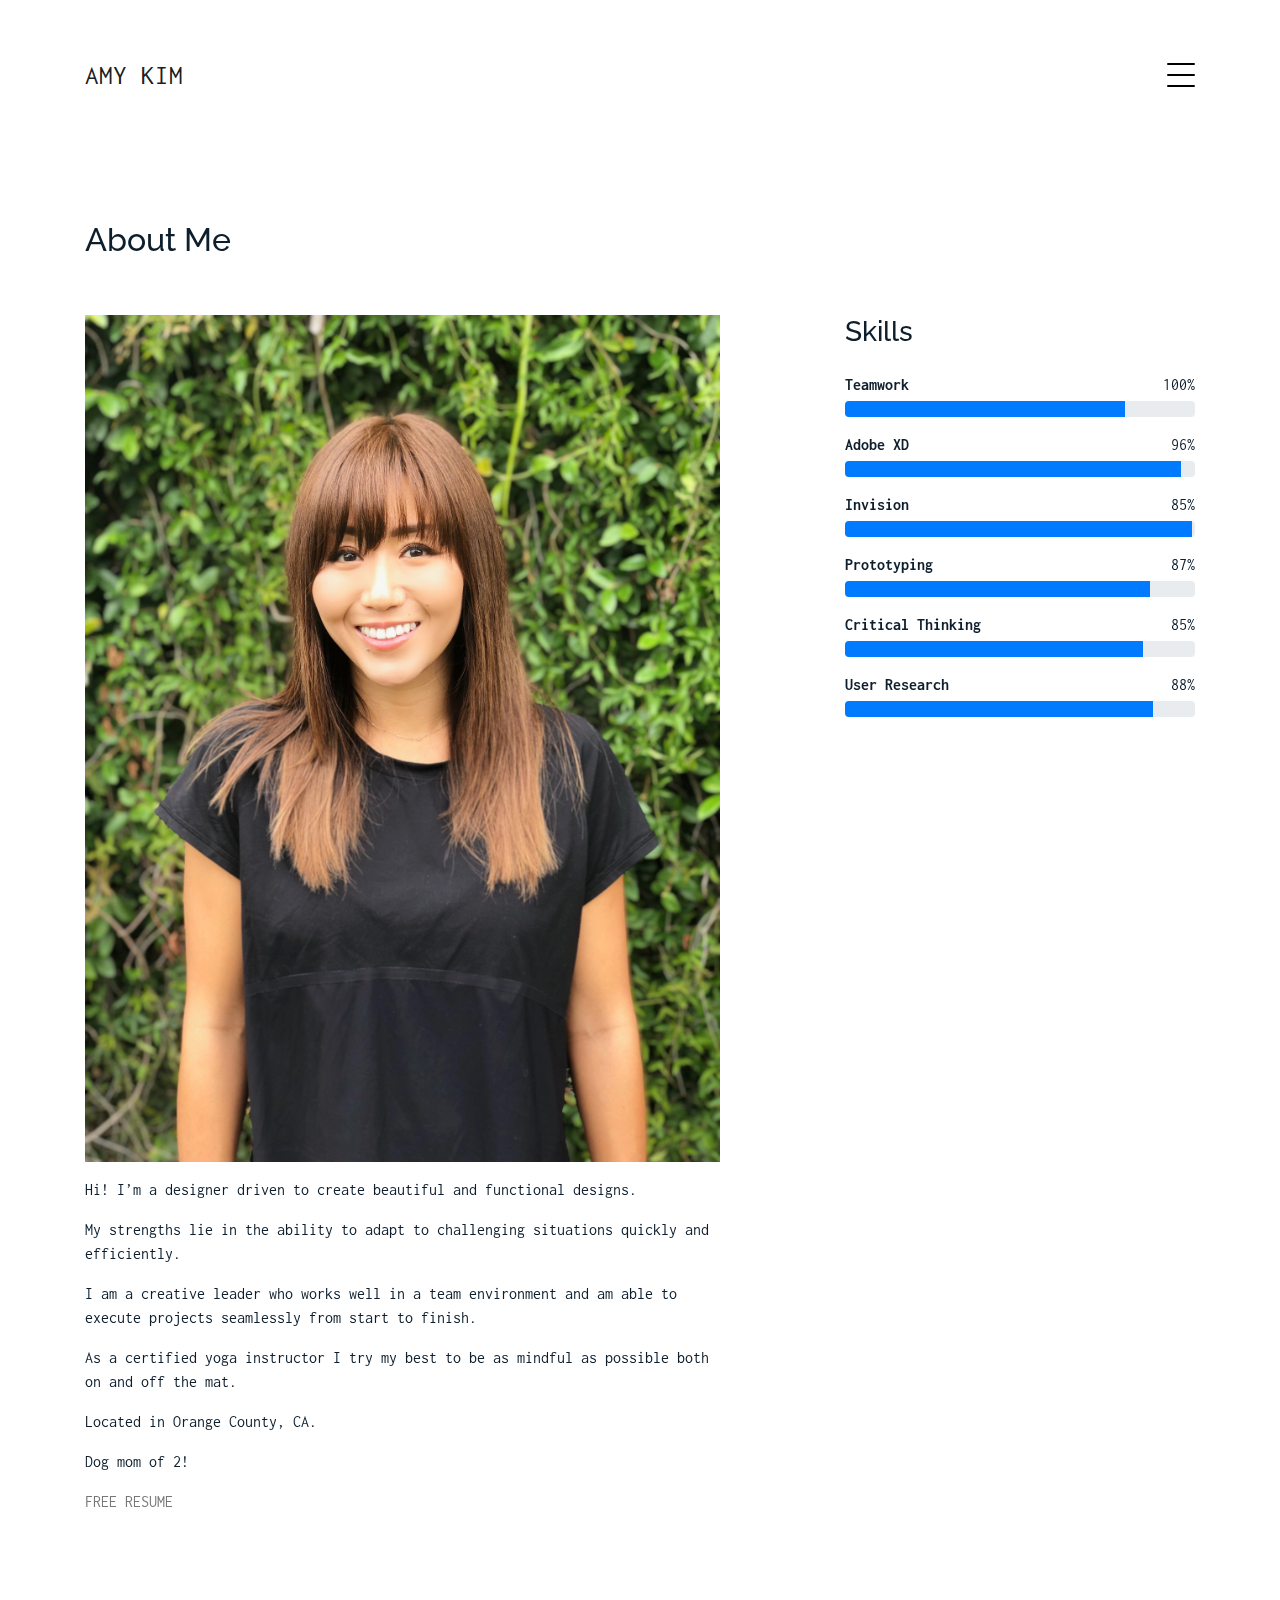
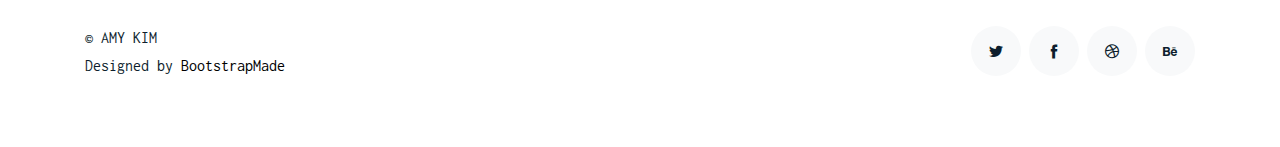
==== commit ab0604ef: "changes" ====
--- a/about.html
+++ b/about.html
@@ -46,8 +46,6 @@
           <ul class="custom-menu">
             <li><a href="index.html">Home</a></li>
             <li class="active"><a href="about.html">About Me</a></li>
-            <li><a href="services.html">Services</a></li>
-            <li><a href="works.html">Works</a></li>
             <li><a href="contact.html">Contact</a></li>
           </ul>
         </div>
@@ -175,7 +173,7 @@
     <div class="container">
       <div class="row">
         <div class="col-sm-6">
-          <p class="mb-1">&copy; Copyright MyPortfolio. All Rights Reserved</p>
+          <p class="mb-1">&copy; AMY KIM</p>
           <div class="credits">
             <!--
               All the links in the footer should remain intact.
--- a/css/style.css
+++ b/css/style.css
@@ -1,12 +1,12 @@
-/*
-  Template Name: MyPortfolio
-  Template URL: https://bootstrapmade.com/myportfolio-bootstrap-portfolio-website-template/
-  Author: BootstrapMade.com
-  Author URL: https://bootstrapmade.com/
+/*
+  Template Name: MyPortfolio
+  Template URL: https://bootstrapmade.com/myportfolio-bootstrap-portfolio-website-template/
+  Author: BootstrapMade.com
+  Author URL: https://bootstrapmade.com/
 */
 
-/*--------------------------------------------------------------
-# General
+/*--------------------------------------------------------------
+# General
 --------------------------------------------------------------*/
 
 body {
@@ -151,136 +151,18 @@
   visibility: visible;
 }
 
-.testimonial-wrap {
-  padding: 50px 50px 80px 50px;
-  background: #eceff2;
-}
-
-.testimonial-wrap .testimonial {
-  text-align: center;
-  max-width: 500px;
-  margin: 0 auto;
-}
-
-.testimonial-wrap .testimonial img {
-  border-radius: 50%;
-  width: 120px;
-  margin: 0 auto 30px auto;
-}
-
-.testimonial-wrap .testimonial blockquote p {
-  font-size: 20px;
-}
-
-.h3 {
-  font-size: 20px;
-}
-
-.h4 {
-  font-size: 16px;
-}
-
-.heading {
-  font-size: 28px;
-}
-
-.readmore {
-  display: inline-block;
-  border: 1px solid #000;
-  padding: 10px 15px;
-  font-size: 12px;
-  text-transform: uppercase;
-  color: #000;
-  transition: .2s all ease;
-  font-weight: 700;
-}
-
-.readmore:active,
-.readmore:focus,
-.readmore:hover {
-  outline: none;
-}
-
-.readmore:hover {
-  color: #fff;
-  text-decoration: none;
-  background: #000;
-}
-
-.testimonial-carousel .owl-dots {
-  position: absolute;
-  bottom: 40px;
+.photo > img {
+  object-fit: cover;
   width: 100%;
-  text-align: center;
-}
-
-.testimonial-carousel .owl-dots .owl-dot {
-  display: inline-block;
-}
-
-.testimonial-carousel .owl-dots .owl-dot > span {
-  display: inline-block;
-  width: 7px;
-  height: 7px;
-  background-color: #cbd3da;
-  border-radius: 50%;
-  margin: 5px;
-}
-
-.testimonial-carousel .owl-dots .owl-dot.active {
-  outline: none;
-}
-
-.testimonial-carousel .owl-dots .owl-dot.active > span {
-  background: #0d1e2d;
-}
-
-.sticky-content {
-  position: sticky;
-  position: -webkit-sticky;
-  top: 0;
-  /* required */
-}
-
-.list-line li {
-  margin-bottom: 10px;
-  position: relative;
-  padding-left: 30px;
-}
-
-.list-line li:before {
-  content: "";
-  position: absolute;
-  left: 0;
-  top: .7rem;
-  width: 10px;
-  height: 2px;
-  background: #000;
-}
-
-.form-control {
-  border-radius: 0;
-  background: #f8f9fa;
-  border: 1px solid transparent;
-  padding-top: 10px !important;
-  padding-bottom: 10px !important;
-}
-
-.form-control:active,
-.form-control:focus {
-  background: #eff1f4;
-  outline: none;
-  box-shadow: none;
-  border: 1px solid transparent;
-}
-
-.custom-progress {
-  height: 7px;
-  border-radius: 0;
-}
-
-.custom-progress .progress-bar {
-  background: #000;
+  height: 100%;
+}
+
+.photo {
+  grid-area: photo;
+  background: yellow;
+  height: 100%;
+  background-size: cover; 
+  background-position: center; 
 }
 
 /* Contact Form */
@@ -355,8 +237,8 @@
   }
 }
 
-/*--------------------------------------------------------------
-# Header
+/*--------------------------------------------------------------
+# Header
 --------------------------------------------------------------*/
 
 /* Custom Navmenu */
